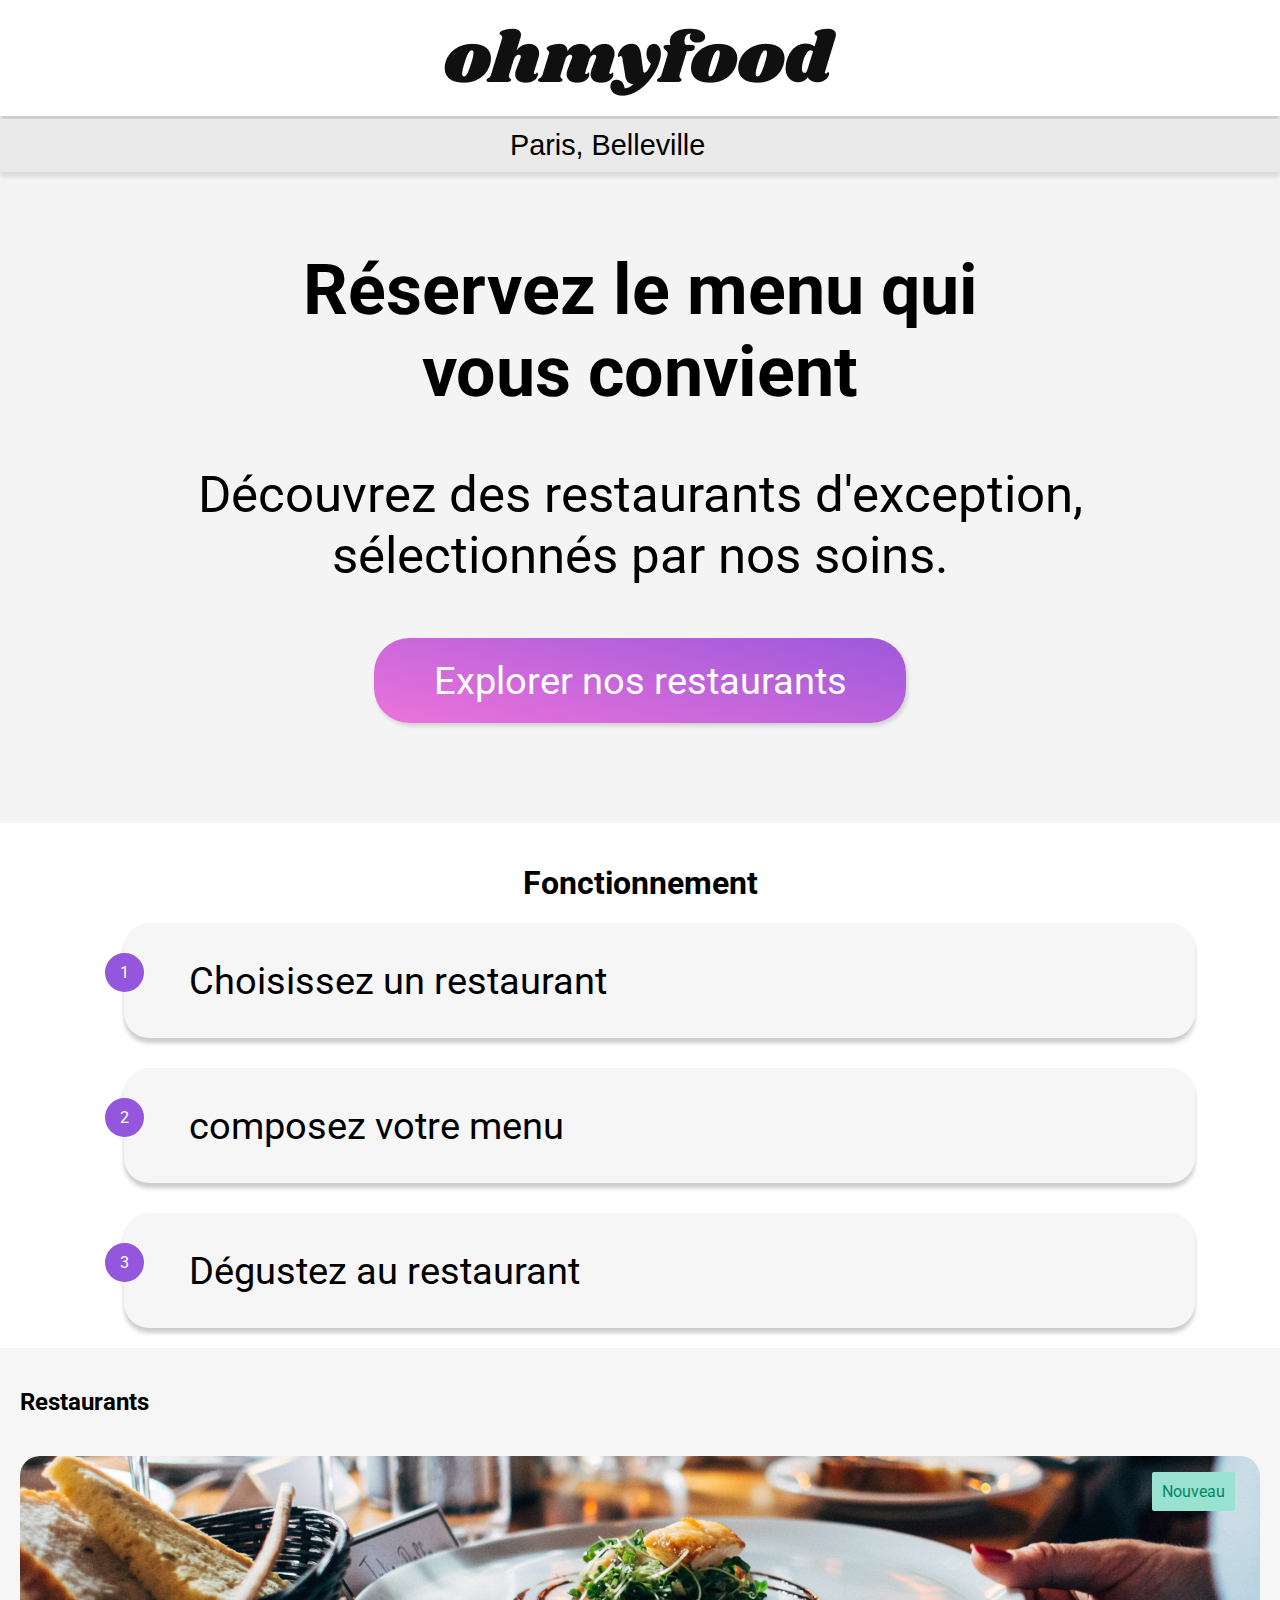
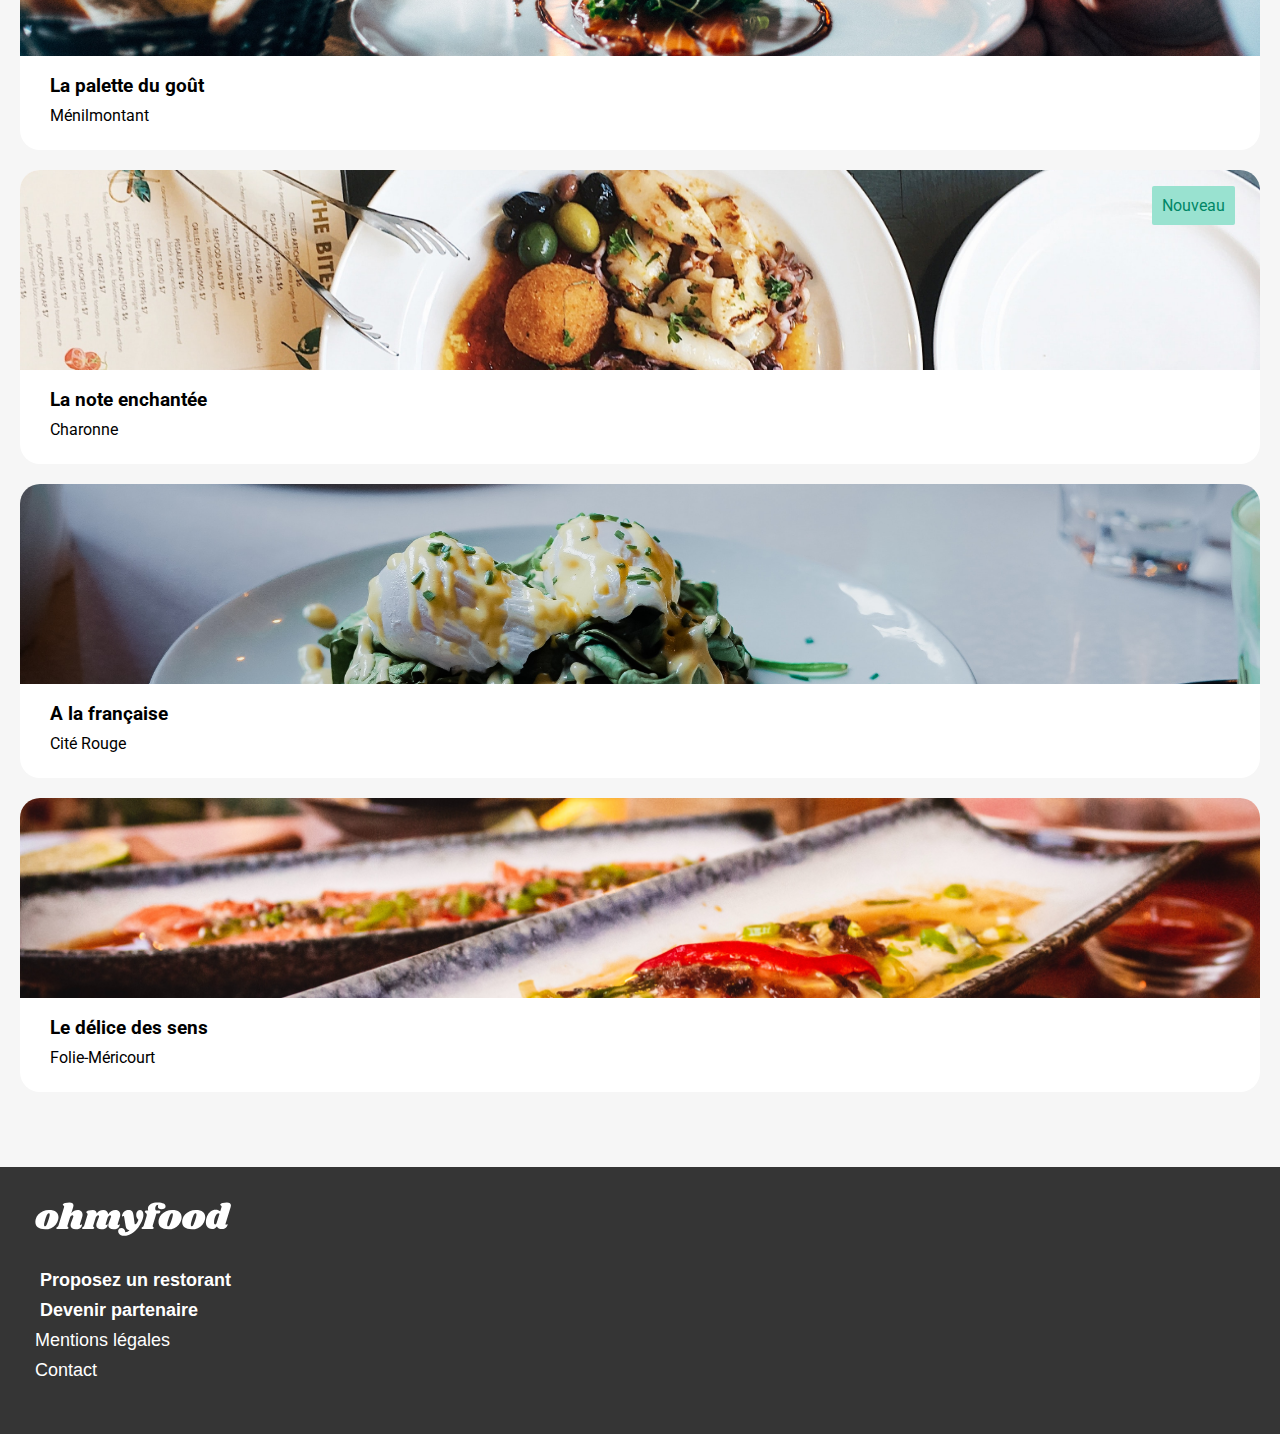
==== index.html @ 67cd6fd3 "correction de la page d'accueil" ====
<!DOCTYPE html>
<html lang="fr">

<Head>
    <meta charset="UTF-8">
    <meta name="viewport" content="width=device-width, initial-scale=1, shrink-to-fit=no"/>
    <meta http-equiv="X-UA-Compatible" content="IE=edge,chrome=1"/>
    <title>Ohmyfood</title>
    <link rel="preconnect" href="https://fonts.googleapis.com">
    <link rel="preconnect" href="https://fonts.gstatic.com" crossorigin>
    <link href="https://fonts.googleapis.com/css2?family=Raleway:ital,wght@0,100..900;1,100..900&display=swap" rel="stylesheet">
    <link rel="stylesheet" href="https://cdnjs.cloudflare.com/ajax/libs/font-awesome/6.2.1/css/all.min.css"
        integrity="sha512-MV7K8+y+gLIBoVD59lQIYicR65iaqukzvf/nwasF0nqhPay5w/9lJmVM2hMDcnK1OnMGCdVK+iQrJ7lzPJQd1w=="
        crossorigin="anonymous" referrerpolicy="no-referrer" />
    <link rel="preconnect" href="https://fonts.googleapis.com">
    <link rel="preconnect" href="https://fonts.gstatic.com" crossorigin>
    <link href="https://fonts.googleapis.com/css2?family=Roboto:ital,wght@0,100;0,300;0,400;0,500;0,700;0,900;1,100;1,300;1,400;1,500;1,700;1,900&display=swap" rel="stylesheet">
    <link rel="stylesheet" href="./scss/Style.css">
</Head>

<body>
    <div class="main-container">
        <header>
            <div class="header">
                <a href="index.html" class="retour"><i class="fa-sharp fa-solid fa-arrow-left"></i></a>
                <img src="./assets/images/logo/ohmyfood.png" alt="logo">
            </div>
            <div class="location">
                <a href=""><i class="fa-solid fa-location-dot"></i></a>
                <input class="location__ville-selection" type="text" value="Paris, Belleville">
            </div>
        </header>
    </body>
        <section class="intro">
            <h1>Réservez le menu qui vous convient</h1>
            <p>Découvrez des restaurants d'exception, sélectionnés par nos soins.</p>
            <a class="bouton" href="">Explorer nos restaurants</a>
        </section>
    <Section class="filtres">
        <h1>Fonctionnement</h1>
        <div class="boutons-filtres">
            <div class="cards-bouton">
                <div class="cards-bouton__chiffre">
                <p class="cards-bouton__fonctionnement-number">1</p>
                </div>
                <a class="cards-bouton__choix" href=""><i class="fa-solid fa-mobile-screen-button" style="color : #7e7e7e;"></i>Choisissez un restaurant</a>
            </div>
            <div class="cards-bouton">
                <div class="cards-bouton__chiffre">
                <p class="cards-bouton__fonctionnement-number">2</p>
                </div>
                <a class="cards-bouton__choix" href=""><i class="fa-solid fa-list-ul" style="color: #7e7e7e;"></i>composez votre menu</a>
            </div>
            <div class="cards-bouton">
                <div class="cards-bouton__chiffre">
                <p class="cards-bouton__fonctionnement-number">3</p>
                </div>
                <a class="cards-bouton__choix" href=""><i class="fa-solid fa-store" style="color: #9356dc;"></i>Dégustez au restaurant</a>
            </div>
            
            
            
        </div>
    </Section>
    <Section class="espace-resto">
        <h2>Restaurants</h2>
        <div class="resto-cards">
            <article class="resto-cards__bouton-resto">
                <a href="">
                    <div>
                        <p class="resto-cards__bouton-resto--text-nouveau">Nouveau</p>
                        <img src="assets/images/restaurants/jay-wennington-N_Y88TWmGwA-unsplash.jpg" alt="La palette du goût">
                    </div>
                    <div class="resto-cards__bouton-resto--card-contenu">
                        <div class="bouton-resto__card-contenu--text-card">
                            <h3>La palette du goût</h3>
                            <p>Ménilmontant</p>
                        </div>
                        <div>
                            <i class="fa-regular fa-heart"></i>
                        </div>
                    </div>
                </a>
            </article>
            <article class="resto-cards__bouton-resto">
                <a href="">
                    <div>
                        <p class="resto-cards__bouton-resto--text-nouveau">Nouveau</p>
                        <img src="assets/images/restaurants/stil-u2Lp8tXIcjw-unsplash.jpg" alt="La note enchantée">
                    </div>
                    <div class="resto-cards__bouton-resto--card-contenu">
                        <div class="bouton-resto__card-contenu--text-card">
                            <h3>La note enchantée</h3>
                            <p>Charonne</p>
                        </div>
                        <div>
                            <i class="fa-solid fa-heart"></i>
                        </div>
                    </div>
                </a>
            </article>
            <article class="resto-cards__bouton-resto">
                <a href="">
                    <img src="assets/images/restaurants/toa-heftiba-DQKerTsQwi0-unsplash.jpg" alt="A la française">
                    <div class="resto-cards__bouton-resto--card-contenu">
                        <div class="bouton-resto__card-contenu--text-card">
                            <h3>A la française</h3>
                            <p>Cité Rouge</p>
                        </div>
                        <div>
                            <i class="fa-regular fa-heart"></i>
                        </div>
                    </div>
                </a>
            </article>
            <article class="resto-cards__bouton-resto">
                <a href="">
                    <img src="assets/images/restaurants/louis-hansel-shotsoflouis-qNBGVyOCY8Q-unsplash.jpg" alt="Le délice des sens">
                    <div class="resto-cards__bouton-resto--card-contenu">
                        <div class="bouton-resto__card-contenu--text-card">
                            <h3>Le délice des sens</h3>
                            <p>Folie-Méricourt</p>
                        </div>
                        <div>
                            <i class="fa-regular fa-heart"></i>
                        </div>
                    </div>
                </a>
            </article>
        </div>
    </Section>
<footer>
    <section class="footer">
        <div>
            <img src="assets/images/logo/ohmyfood@2x.svg" alt="" class="logo-blanc">
        </div>
        <div class="footer__menu-list">
            <ul class="footer__list">
                <li class="footer__list--liens-gras"><a href=""><i class="fa-solid fa-utensils" style="color: #ffffff;"></i>Proposez un restorant</a></li>
                <li class="footer__list--liens-gras"><a href="" class="liens-gras"><i class="fa-solid fa-handshake-angle" style="color: #ffffff;"></i>Devenir partenaire</a></li>
                <li><a href="">Mentions légales</a></li>
                <li><a href="">Contact</a></li>
            </ul>
        </div>
    </section>
</footer>
</div>
</body>
</html>
---- scss/Style.css ----
.main-container{font-family:"roboto",sans-serif;position:absolute;left:0;width:100%;box-sizing:border-box}.header{display:flex;flex-direction:row;justify-content:center;align-items:center;padding:20px 0px 20px 0px;box-shadow:0px 5px 4px rgba(0,0,0,.2)}.header a{display:none}.location{display:flex;flex-direction:row;justify-content:center;align-items:center;margin-top:3px;gap:30px;background-color:#eaeaea;width:100%;box-shadow:0px 5px 4px rgba(0,0,0,.2)}.location a{display:block}.location a a:visited{color:#000}.location__ville-selection{border:none;font-size:1.8em;width:290px;background-color:#eaeaea;padding-top:10px;padding-bottom:10px}.intro{display:flex;flex-direction:column;justify-content:center;align-items:center;text-align:center;padding-top:30px;padding-bottom:100px;background-color:rgba(234,234,234,.5215686275)}.intro h1{font-size:5.5vw;width:60%;margin-bottom:0}.intro p{font-size:4vw;width:85%}.bouton{border-radius:35px;padding:20px 10px 20px 10px;background:linear-gradient(193.33deg, #9356DC -11.44%, #FF79DA 123.93%);width:40%;font-size:3vw;text-decoration:none;color:#fff;box-shadow:2px 3px 4px rgba(0,0,0,.15)}.filtres{display:flex;flex-direction:column;align-items:center;margin:20px}.boutons-filtres{display:flex;flex-direction:column;gap:30px;width:95%}.cards-bouton{display:flex;flex-direction:row;justify-content:center;position:relative}.cards-bouton__chiffre{position:relative;left:20px;bottom:-40px}.cards-bouton__fonctionnement-number{display:inline;background-color:#9356dc;border-radius:30px;color:#fff;padding:10px 15px 10px 15px}.cards-bouton__choix{display:flex;flex-direction:row;gap:30px;color:#000;text-decoration:none;font-size:3vw;align-items:center;padding:35px;background-color:#f6f6f6;border-radius:25px;width:85%;box-shadow:0px 5px 4px rgba(0,0,0,.2)}.espace-resto{display:flex;flex-direction:column;justify-content:center;padding:20px 20px 75px 20px;box-sizing:border-box;gap:20px;background-color:#f6f6f6}.resto-cards{display:flex;flex-direction:column;justify-content:center;box-sizing:border-box;gap:20px}.resto-cards__bouton-resto{display:flex;flex-direction:column;background-color:#fff;border-radius:20px}.resto-cards__bouton-resto--text-nouveau{display:inline;position:absolute;right:45px;background:#99e2d0;padding:10px;border-radius:2px;color:#008766}.resto-cards__bouton-resto img{-o-object-fit:cover;object-fit:cover;width:100%;height:200px;border-top-left-radius:20px;border-top-right-radius:20px}.resto-cards__bouton-resto a{text-decoration:none}.resto-cards__bouton-resto--card-contenu{display:flex;flex-direction:row;justify-content:space-between;align-items:center;font-size:1em;color:#000;padding:0px 30px 10px 30px;height:80px}.resto-cards__bouton-resto--card-contenu--text-card{display:flex;flex-direction:column}.resto-cards__bouton-resto--card-contenu h3,.resto-cards__bouton-resto--card-contenu p{margin-top:9px;margin-bottom:9px}.fa-solid.fa-heart{background:linear-gradient(193.33deg, #9356DC -11.44%, #FF79DA 123.93%);-webkit-background-clip:text;-webkit-text-fill-color:rgba(0,0,0,0);-moz-background-clip:text;-moz-text-fill-color:rgba(0,0,0,0)}.fa-heart{font-size:xx-large}.footer{background-color:#353535;color:#fff;display:flex;flex-direction:column;gap:2px;padding:35px;font-size:18px;font-family:Arial,Helvetica,sans-serif}.footer__list{color:#fff;list-style-type:none;padding:0px}.footer__list a{text-decoration:none}.footer__list--liens-gras{font-weight:bolder}.footer__list a:visited{color:#fff}.footer__list i{padding-right:5px;width:25px;height:16px}.footer__list li{padding-top:9px}
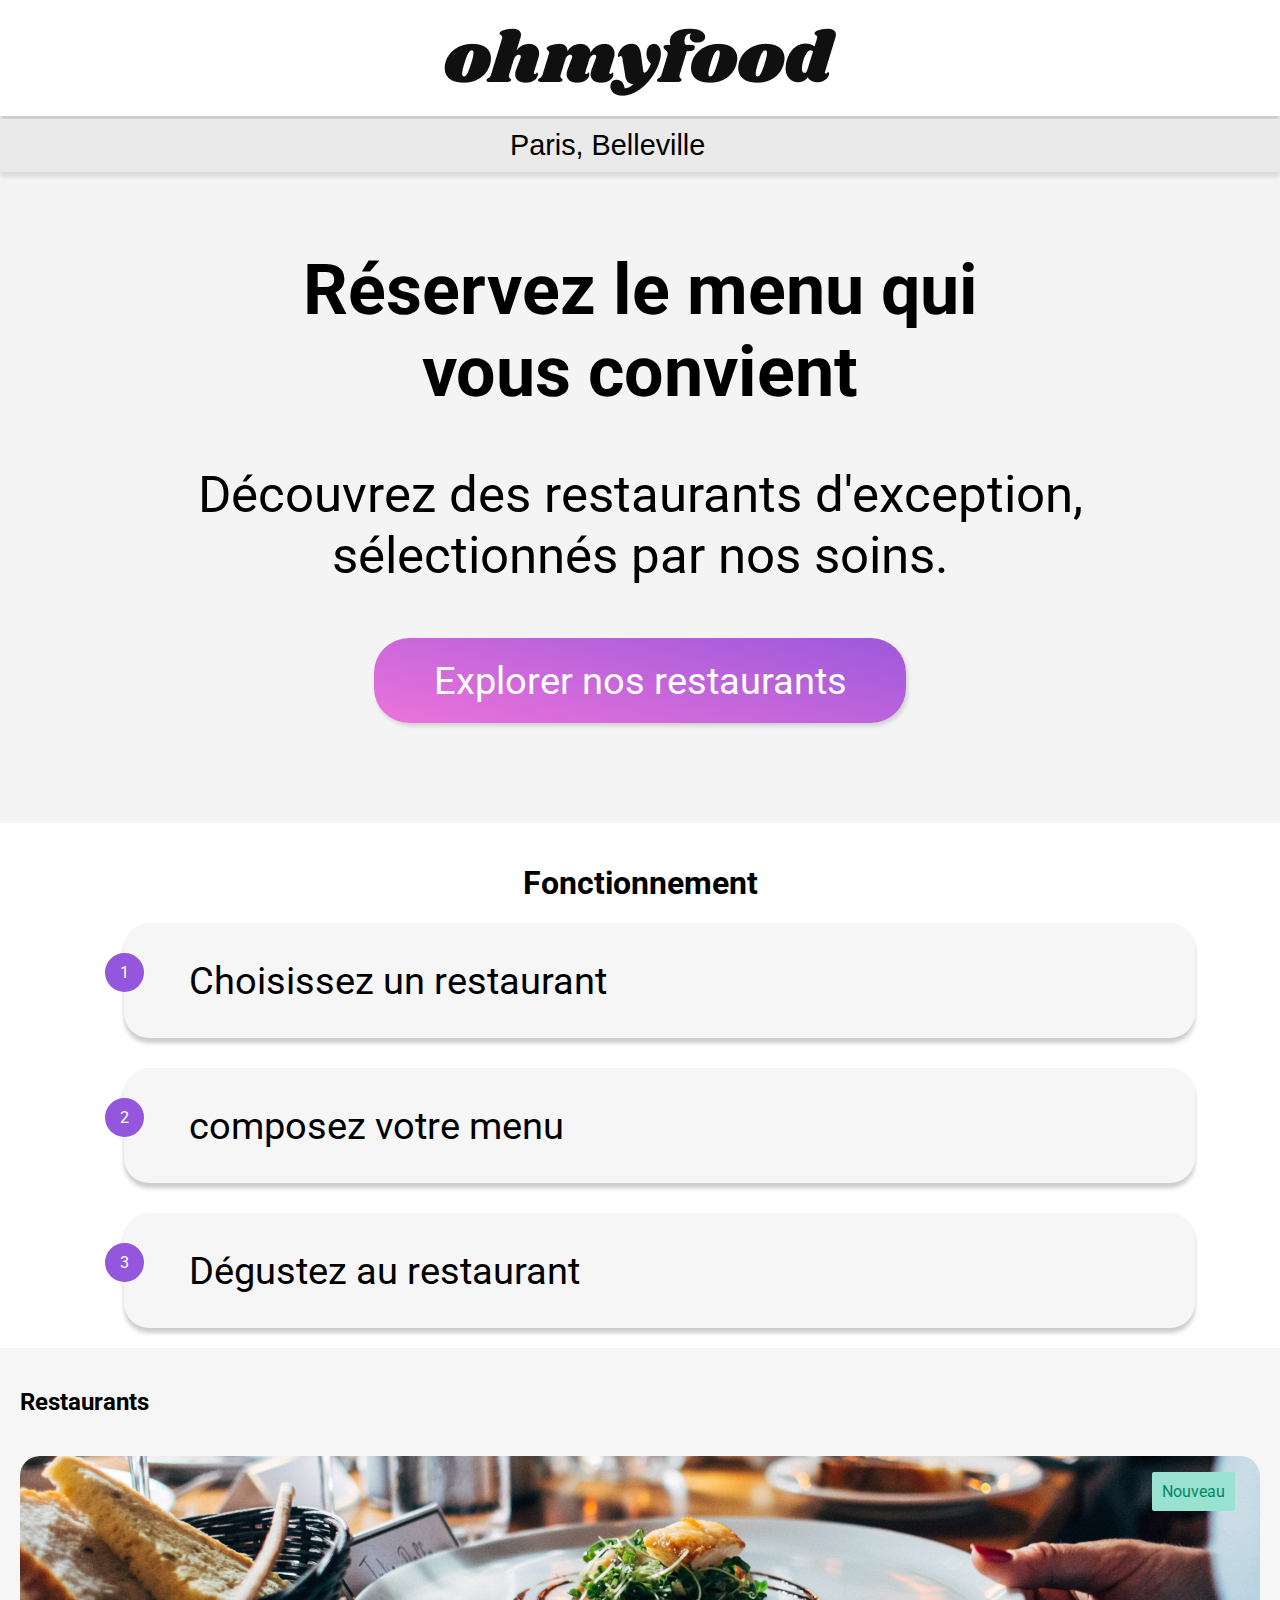
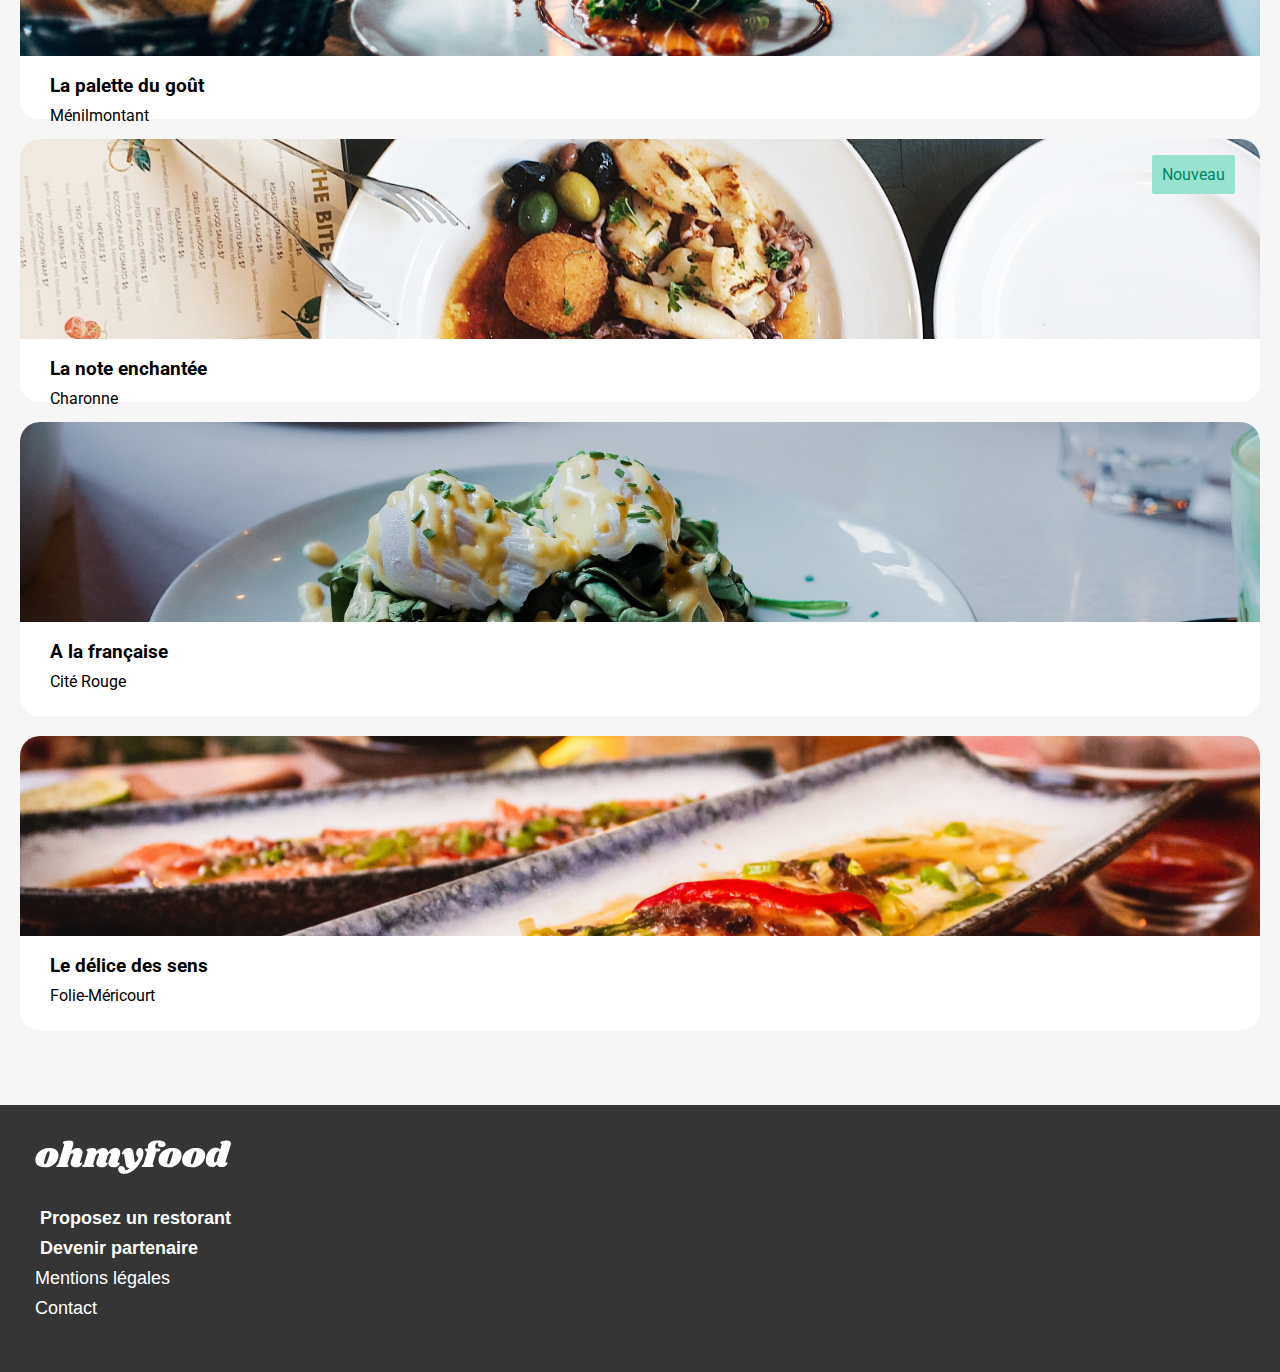
==== commit c5ca1b45: "animation des boutons" ====
--- a/index.html
+++ b/index.html
@@ -20,130 +20,131 @@
 
 <body>
     <div class="main-container">
-        <header>
-            <div class="header">
-                <a href="index.html" class="retour"><i class="fa-sharp fa-solid fa-arrow-left"></i></a>
-                <img src="./assets/images/logo/ohmyfood.png" alt="logo">
+            <header>
+                <div class="header">
+                    <a href="index.html" class="retour"><i class="fa-sharp fa-solid fa-arrow-left"></i></a>
+                    <img src="./assets/images/logo/ohmyfood.png" alt="logo">
+                </div>
+                <div class="location">
+                    <a href=""><i class="fa-solid fa-location-dot"></i></a>
+                    <input class="location__ville-selection" type="text" value="Paris, Belleville">
+                </div>
+            </header>
+        <main>
+            <section class="intro">
+                <h1>Réservez le menu qui vous convient</h1>
+                <p>Découvrez des restaurants d'exception, sélectionnés par nos soins.</p>
+                <a class="bouton" href="">Explorer nos restaurants</a>
+            </section>
+        <Section class="filtres">
+            <h1>Fonctionnement</h1>
+            <div class="boutons-filtres">
+                <div class="cards-bouton">
+                    <div class="cards-bouton__chiffre">
+                    <p class="cards-bouton__fonctionnement-number">1</p>
+                    </div>
+                    <a class="cards-bouton__choix" href=""><i class="fa-solid fa-mobile-screen-button" style="color : #7e7e7e;"></i>Choisissez un restaurant</a>
+                </div>
+                <div class="cards-bouton">
+                    <div class="cards-bouton__chiffre">
+                    <p class="cards-bouton__fonctionnement-number">2</p>
+                    </div>
+                    <a class="cards-bouton__choix" href=""><i class="fa-solid fa-list-ul" style="color: #7e7e7e;"></i>composez votre menu</a>
+                </div>
+                <div class="cards-bouton">
+                    <div class="cards-bouton__chiffre">
+                    <p class="cards-bouton__fonctionnement-number">3</p>
+                    </div>
+                    <a class="cards-bouton__choix" href=""><i class="fa-solid fa-store" style="color: #9356dc;"></i>Dégustez au restaurant</a>
+                </div>
             </div>
-            <div class="location">
-                <a href=""><i class="fa-solid fa-location-dot"></i></a>
-                <input class="location__ville-selection" type="text" value="Paris, Belleville">
+        </Section>
+        <Section class="espace-resto">
+            <h2>Restaurants</h2>
+            <div class="resto-cards">
+                <article class="resto-cards__bouton-resto">
+                    <a href="restaurants/la-palette-du-gout.html">
+                        <img src="assets/images/restaurants/jay-wennington-N_Y88TWmGwA-unsplash.jpg" alt="La palette du goût">
+                        <p class="resto-cards__bouton-resto--text-nouveau">Nouveau</p>
+                        <div class="resto-cards__bouton-resto--card-contenu-nouveau">
+                            <div class="bouton-resto__card-contenu--text-card">
+                                <h3>La palette du goût</h3>
+                                <p>Ménilmontant</p>
+                            </div>
+                           
+                        </div>
+                    </a>
+                    <div>
+                        <i class="fa-regular fa-heart"></i>
+                        <i class="fa-solid fa-heart"></i>
+                    </div>
+                </article>
+                <article class="resto-cards__bouton-resto">
+                    <a href="restaurants/la-note-enchantee.html">
+                        <img src="assets/images/restaurants/stil-u2Lp8tXIcjw-unsplash.jpg" alt="La note enchantée">
+                        <p class="resto-cards__bouton-resto--text-nouveau">Nouveau</p>
+                        <div class="resto-cards__bouton-resto--card-contenu-nouveau">
+                            <div class="bouton-resto__card-contenu--text-card">
+                                <h3>La note enchantée</h3>
+                                <p>Charonne</p>
+                            </div>
+                            <div>
+                                <i class="fa-regular fa-heart"></i>
+                                <i class="fa-solid fa-heart"></i>
+                            </div>
+                        </div>
+                    </a>
+                </article>
+                <article class="resto-cards__bouton-resto">
+                    <a href="restaurants/a-la-française.html">
+                        <img src="assets/images/restaurants/toa-heftiba-DQKerTsQwi0-unsplash.jpg" alt="A la française">
+
+                        <div class="resto-cards__bouton-resto--card-contenu">
+                            <div class="bouton-resto__card-contenu--text-card">
+                                <h3>A la française</h3>
+                                <p>Cité Rouge</p>
+                            </div>
+                            <div>
+                                <i class="fa-regular fa-heart"></i>
+                                <i class="fa-solid fa-heart"></i>
+                            </div>
+                        </div>
+                    </a>
+                </article>
+                <article class="resto-cards__bouton-resto">
+                    <a href="restaurants/le-delice-des-sens.html">
+                        <img src="assets/images/restaurants/louis-hansel-shotsoflouis-qNBGVyOCY8Q-unsplash.jpg" alt="Le délice des sens">
+
+                        <div class="resto-cards__bouton-resto--card-contenu">
+                            <div class="bouton-resto__card-contenu--text-card">
+                                <h3>Le délice des sens</h3>
+                                <p>Folie-Méricourt</p>
+                            </div>
+                            <div>
+                                <i class="fa-regular fa-heart"></i>
+                                <i class="fa-solid fa-heart"></i>
+                            </div>
+                        </div>
+                    </a>
+                </article>
             </div>
-        </header>
-    </body>
-        <section class="intro">
-            <h1>Réservez le menu qui vous convient</h1>
-            <p>Découvrez des restaurants d'exception, sélectionnés par nos soins.</p>
-            <a class="bouton" href="">Explorer nos restaurants</a>
+        </Section>
+    </main>
+    <footer>
+        <section class="footer">
+            <div>
+                <img src="assets/images/logo/ohmyfood@2x.svg" alt="" class="logo-blanc">
+            </div>
+            <div class="footer__menu-list">
+                <ul class="footer__list">
+                    <li class="footer__list--liens-gras"><a href=""><i class="fa-solid fa-utensils" style="color: #ffffff;"></i>Proposez un restorant</a></li>
+                    <li class="footer__list--liens-gras"><a href="" class="liens-gras"><i class="fa-solid fa-handshake-angle" style="color: #ffffff;"></i>Devenir partenaire</a></li>
+                    <li><a href="">Mentions légales</a></li>
+                    <li><a href="">Contact</a></li>
+                </ul>
+            </div>
         </section>
-    <Section class="filtres">
-        <h1>Fonctionnement</h1>
-        <div class="boutons-filtres">
-            <div class="cards-bouton">
-                <div class="cards-bouton__chiffre">
-                <p class="cards-bouton__fonctionnement-number">1</p>
-                </div>
-                <a class="cards-bouton__choix" href=""><i class="fa-solid fa-mobile-screen-button" style="color : #7e7e7e;"></i>Choisissez un restaurant</a>
-            </div>
-            <div class="cards-bouton">
-                <div class="cards-bouton__chiffre">
-                <p class="cards-bouton__fonctionnement-number">2</p>
-                </div>
-                <a class="cards-bouton__choix" href=""><i class="fa-solid fa-list-ul" style="color: #7e7e7e;"></i>composez votre menu</a>
-            </div>
-            <div class="cards-bouton">
-                <div class="cards-bouton__chiffre">
-                <p class="cards-bouton__fonctionnement-number">3</p>
-                </div>
-                <a class="cards-bouton__choix" href=""><i class="fa-solid fa-store" style="color: #9356dc;"></i>Dégustez au restaurant</a>
-            </div>
-            
-            
-            
-        </div>
-    </Section>
-    <Section class="espace-resto">
-        <h2>Restaurants</h2>
-        <div class="resto-cards">
-            <article class="resto-cards__bouton-resto">
-                <a href="">
-                    <div>
-                        <p class="resto-cards__bouton-resto--text-nouveau">Nouveau</p>
-                        <img src="assets/images/restaurants/jay-wennington-N_Y88TWmGwA-unsplash.jpg" alt="La palette du goût">
-                    </div>
-                    <div class="resto-cards__bouton-resto--card-contenu">
-                        <div class="bouton-resto__card-contenu--text-card">
-                            <h3>La palette du goût</h3>
-                            <p>Ménilmontant</p>
-                        </div>
-                        <div>
-                            <i class="fa-regular fa-heart"></i>
-                        </div>
-                    </div>
-                </a>
-            </article>
-            <article class="resto-cards__bouton-resto">
-                <a href="">
-                    <div>
-                        <p class="resto-cards__bouton-resto--text-nouveau">Nouveau</p>
-                        <img src="assets/images/restaurants/stil-u2Lp8tXIcjw-unsplash.jpg" alt="La note enchantée">
-                    </div>
-                    <div class="resto-cards__bouton-resto--card-contenu">
-                        <div class="bouton-resto__card-contenu--text-card">
-                            <h3>La note enchantée</h3>
-                            <p>Charonne</p>
-                        </div>
-                        <div>
-                            <i class="fa-solid fa-heart"></i>
-                        </div>
-                    </div>
-                </a>
-            </article>
-            <article class="resto-cards__bouton-resto">
-                <a href="">
-                    <img src="assets/images/restaurants/toa-heftiba-DQKerTsQwi0-unsplash.jpg" alt="A la française">
-                    <div class="resto-cards__bouton-resto--card-contenu">
-                        <div class="bouton-resto__card-contenu--text-card">
-                            <h3>A la française</h3>
-                            <p>Cité Rouge</p>
-                        </div>
-                        <div>
-                            <i class="fa-regular fa-heart"></i>
-                        </div>
-                    </div>
-                </a>
-            </article>
-            <article class="resto-cards__bouton-resto">
-                <a href="">
-                    <img src="assets/images/restaurants/louis-hansel-shotsoflouis-qNBGVyOCY8Q-unsplash.jpg" alt="Le délice des sens">
-                    <div class="resto-cards__bouton-resto--card-contenu">
-                        <div class="bouton-resto__card-contenu--text-card">
-                            <h3>Le délice des sens</h3>
-                            <p>Folie-Méricourt</p>
-                        </div>
-                        <div>
-                            <i class="fa-regular fa-heart"></i>
-                        </div>
-                    </div>
-                </a>
-            </article>
-        </div>
-    </Section>
-<footer>
-    <section class="footer">
-        <div>
-            <img src="assets/images/logo/ohmyfood@2x.svg" alt="" class="logo-blanc">
-        </div>
-        <div class="footer__menu-list">
-            <ul class="footer__list">
-                <li class="footer__list--liens-gras"><a href=""><i class="fa-solid fa-utensils" style="color: #ffffff;"></i>Proposez un restorant</a></li>
-                <li class="footer__list--liens-gras"><a href="" class="liens-gras"><i class="fa-solid fa-handshake-angle" style="color: #ffffff;"></i>Devenir partenaire</a></li>
-                <li><a href="">Mentions légales</a></li>
-                <li><a href="">Contact</a></li>
-            </ul>
-        </div>
-    </section>
-</footer>
+    </footer>
 </div>
 </body>
 </html>--- a/scss/Style.css
+++ b/scss/Style.css
@@ -1 +1 @@
-.main-container{font-family:"roboto",sans-serif;position:absolute;left:0;width:100%;box-sizing:border-box}.header{display:flex;flex-direction:row;justify-content:center;align-items:center;padding:20px 0px 20px 0px;box-shadow:0px 5px 4px rgba(0,0,0,.2)}.header a{display:none}.location{display:flex;flex-direction:row;justify-content:center;align-items:center;margin-top:3px;gap:30px;background-color:#eaeaea;width:100%;box-shadow:0px 5px 4px rgba(0,0,0,.2)}.location a{display:block}.location a a:visited{color:#000}.location__ville-selection{border:none;font-size:1.8em;width:290px;background-color:#eaeaea;padding-top:10px;padding-bottom:10px}.intro{display:flex;flex-direction:column;justify-content:center;align-items:center;text-align:center;padding-top:30px;padding-bottom:100px;background-color:rgba(234,234,234,.5215686275)}.intro h1{font-size:5.5vw;width:60%;margin-bottom:0}.intro p{font-size:4vw;width:85%}.bouton{border-radius:35px;padding:20px 10px 20px 10px;background:linear-gradient(193.33deg, #9356DC -11.44%, #FF79DA 123.93%);width:40%;font-size:3vw;text-decoration:none;color:#fff;box-shadow:2px 3px 4px rgba(0,0,0,.15)}.filtres{display:flex;flex-direction:column;align-items:center;margin:20px}.boutons-filtres{display:flex;flex-direction:column;gap:30px;width:95%}.cards-bouton{display:flex;flex-direction:row;justify-content:center;position:relative}.cards-bouton__chiffre{position:relative;left:20px;bottom:-40px}.cards-bouton__fonctionnement-number{display:inline;background-color:#9356dc;border-radius:30px;color:#fff;padding:10px 15px 10px 15px}.cards-bouton__choix{display:flex;flex-direction:row;gap:30px;color:#000;text-decoration:none;font-size:3vw;align-items:center;padding:35px;background-color:#f6f6f6;border-radius:25px;width:85%;box-shadow:0px 5px 4px rgba(0,0,0,.2)}.espace-resto{display:flex;flex-direction:column;justify-content:center;padding:20px 20px 75px 20px;box-sizing:border-box;gap:20px;background-color:#f6f6f6}.resto-cards{display:flex;flex-direction:column;justify-content:center;box-sizing:border-box;gap:20px}.resto-cards__bouton-resto{display:flex;flex-direction:column;background-color:#fff;border-radius:20px}.resto-cards__bouton-resto--text-nouveau{display:inline;position:absolute;right:45px;background:#99e2d0;padding:10px;border-radius:2px;color:#008766}.resto-cards__bouton-resto img{-o-object-fit:cover;object-fit:cover;width:100%;height:200px;border-top-left-radius:20px;border-top-right-radius:20px}.resto-cards__bouton-resto a{text-decoration:none}.resto-cards__bouton-resto--card-contenu{display:flex;flex-direction:row;justify-content:space-between;align-items:center;font-size:1em;color:#000;padding:0px 30px 10px 30px;height:80px}.resto-cards__bouton-resto--card-contenu--text-card{display:flex;flex-direction:column}.resto-cards__bouton-resto--card-contenu h3,.resto-cards__bouton-resto--card-contenu p{margin-top:9px;margin-bottom:9px}.fa-solid.fa-heart{background:linear-gradient(193.33deg, #9356DC -11.44%, #FF79DA 123.93%);-webkit-background-clip:text;-webkit-text-fill-color:rgba(0,0,0,0);-moz-background-clip:text;-moz-text-fill-color:rgba(0,0,0,0)}.fa-heart{font-size:xx-large}.footer{background-color:#353535;color:#fff;display:flex;flex-direction:column;gap:2px;padding:35px;font-size:18px;font-family:Arial,Helvetica,sans-serif}.footer__list{color:#fff;list-style-type:none;padding:0px}.footer__list a{text-decoration:none}.footer__list--liens-gras{font-weight:bolder}.footer__list a:visited{color:#fff}.footer__list i{padding-right:5px;width:25px;height:16px}.footer__list li{padding-top:9px}+.main-container{font-family:"roboto",sans-serif;position:absolute;left:0;width:100%;box-sizing:border-box}.header{display:flex;flex-direction:row;justify-content:center;align-items:center;padding:20px 0px 20px 0px;box-shadow:0px 5px 4px rgba(0,0,0,.2)}.header a{display:none}.location{display:flex;flex-direction:row;justify-content:center;align-items:center;margin-top:3px;gap:30px;background-color:#eaeaea;width:100%;box-shadow:0px 5px 4px rgba(0,0,0,.2)}.location a{display:block}.location a a:visited{color:#000}.location__ville-selection{border:none;font-size:1.8em;width:290px;background-color:#eaeaea;padding-top:10px;padding-bottom:10px}.intro{display:flex;flex-direction:column;justify-content:center;align-items:center;text-align:center;padding-top:30px;padding-bottom:100px;background-color:rgba(234,234,234,.5215686275)}.intro h1{font-size:5.5vw;width:60%;margin-bottom:0}.intro p{font-size:4vw;width:85%}.bouton{border-radius:35px;padding:20px 10px 20px 10px;background:linear-gradient(193.33deg, #9356DC -11.44%, #FF79DA 123.93%);width:40%;font-size:3vw;text-decoration:none;color:#fff;box-shadow:2px 3px 4px rgba(0,0,0,.15);z-index:1;position:relative}.bouton:hover::after{opacity:1}.bouton::after{content:"";position:absolute;border-radius:35px;top:0;bottom:0;right:0;left:0;opacity:0;z-index:-1;transition:opacity 250ms;background:linear-gradient(200.64deg, #be8dfa -5.2%, #FF79DA 140.74%),linear-gradient(0deg, rgba(255, 255, 255, 0.15), rgba(255, 255, 255, 0.15))}.filtres{display:flex;flex-direction:column;align-items:center;margin:20px}.boutons-filtres{display:flex;flex-direction:column;gap:30px;width:95%}.cards-bouton{display:flex;flex-direction:row;justify-content:center;position:relative}.cards-bouton__chiffre{position:relative;left:20px;bottom:-40px}.cards-bouton__fonctionnement-number{display:inline;background-color:#9356dc;border-radius:30px;color:#fff;padding:10px 15px 10px 15px}.cards-bouton__choix{display:flex;flex-direction:row;gap:30px;color:#000;text-decoration:none;font-size:3vw;align-items:center;padding:35px;background-color:#f6f6f6;border-radius:25px;width:85%;box-shadow:0px 5px 4px rgba(0,0,0,.2)}.espace-resto{display:flex;flex-direction:column;justify-content:center;padding:20px 20px 75px 20px;box-sizing:border-box;gap:20px;background-color:#f6f6f6}.resto-cards{display:flex;flex-direction:column;justify-content:center;box-sizing:border-box;gap:20px}.resto-cards__bouton-resto{display:flex;flex-direction:column;background-color:#fff;border-radius:20px}.resto-cards__bouton-resto--text-nouveau{display:inline;position:absolute;right:45px;background:#99e2d0;padding:10px;border-radius:2px;color:#008766}.resto-cards__bouton-resto img{-o-object-fit:cover;object-fit:cover;width:100%;height:200px;border-top-left-radius:20px;border-top-right-radius:20px}.resto-cards__bouton-resto a{text-decoration:none}.resto-cards__bouton-resto--card-contenu{display:flex;flex-direction:row;justify-content:space-between;align-items:center;font-size:1em;color:#000;padding:0px 30px 10px 30px;height:80px}.resto-cards__bouton-resto--card-contenu--text-card{display:flex;flex-direction:column}.resto-cards__bouton-resto--card-contenu h3,.resto-cards__bouton-resto--card-contenu p{margin-top:9px;margin-bottom:9px}.resto-cards__bouton-resto--card-contenu-nouveau{display:flex;flex-direction:row;justify-content:space-between;align-items:center;font-size:1em;color:#000;padding:0px 30px 10px 30px;height:80px;margin-bottom:-31px}.resto-cards__bouton-resto--card-contenu-nouveau--text-card{display:flex;flex-direction:column}.resto-cards__bouton-resto--card-contenu-nouveau h3,.resto-cards__bouton-resto--card-contenu-nouveau p{margin-top:9px;margin-bottom:9px}.fa-regular{display:inline;position:relative;top:-129%;right:-88%;margin-bottom:-15px}.fa-solid.fa-heart{display:inline;position:relative;top:-129%;right:-81.55%}.fa-regular{display:inline;opacity:1;transform:opacity z-index scale;z-index:1}.fa-regular:hover{opacity:0;z-index:-1;transition:transform 2000ms}.fa-regular:hover+.fa-solid{transition:transform 2000ms;opacity:1;z-index:1;scale:1.05}.fa-solid.fa-heart{background:linear-gradient(193.33deg, #9356DC -11.44%, #FF79DA 123.93%);-webkit-background-clip:text;-webkit-text-fill-color:rgba(0,0,0,0);-moz-background-clip:text;-moz-text-fill-color:rgba(0,0,0,0);z-index:1;opacity:0;transform:opacity z-index 2000ms}.fa-solid.fa-heart:hover{opacity:1;z-index:2}.fa-heart{font-size:xx-large}.footer{background-color:#353535;color:#fff;display:flex;flex-direction:column;gap:2px;padding:35px;font-size:18px;font-family:Arial,Helvetica,sans-serif}.footer__list{color:#fff;list-style-type:none;padding:0px}.footer__list a{text-decoration:none}.footer__list--liens-gras{font-weight:bolder}.footer__list a:visited{color:#fff}.footer__list i{padding-right:5px;width:25px;height:16px}.footer__list li{padding-top:9px}@media(min-width: 1440px){.header{box-shadow:none}.location{box-shadow:none}.intro{padding-bottom:35px}.intro h1{font-size:3vw;padding-bottom:15px;margin-top:0}.intro p{font-size:1.5vw;font-weight:300}.bouton{font-size:1.5vw;width:auto;padding-left:20px;padding-right:20px}.filtres{align-items:center;padding-bottom:35px}.filtres h1{width:68%}.boutons-filtres{display:flex;justify-content:center;flex-direction:row}.cards-bouton__choix{font-size:16px;font-weight:bold}.cards-bouton__fonctionnement-number{padding:5px 10px 5px 10px}.espace-resto{align-items:center}.espace-resto h2{width:78%}.resto-cards{display:flex;flex-direction:row;flex-wrap:wrap;gap:40px}.resto-cards__bouton-resto{width:40%}.resto-cards__bouton-resto--text-nouveau{display:inline;position:relative;right:-78%;top:-55%}.resto-cards__bouton-resto--card-contenu-nouveau{margin-top:-15px}.footer{flex-direction:row-reverse;justify-content:flex-start;align-items:center;gap:50px}.footer li{display:inline;padding-left:15px}}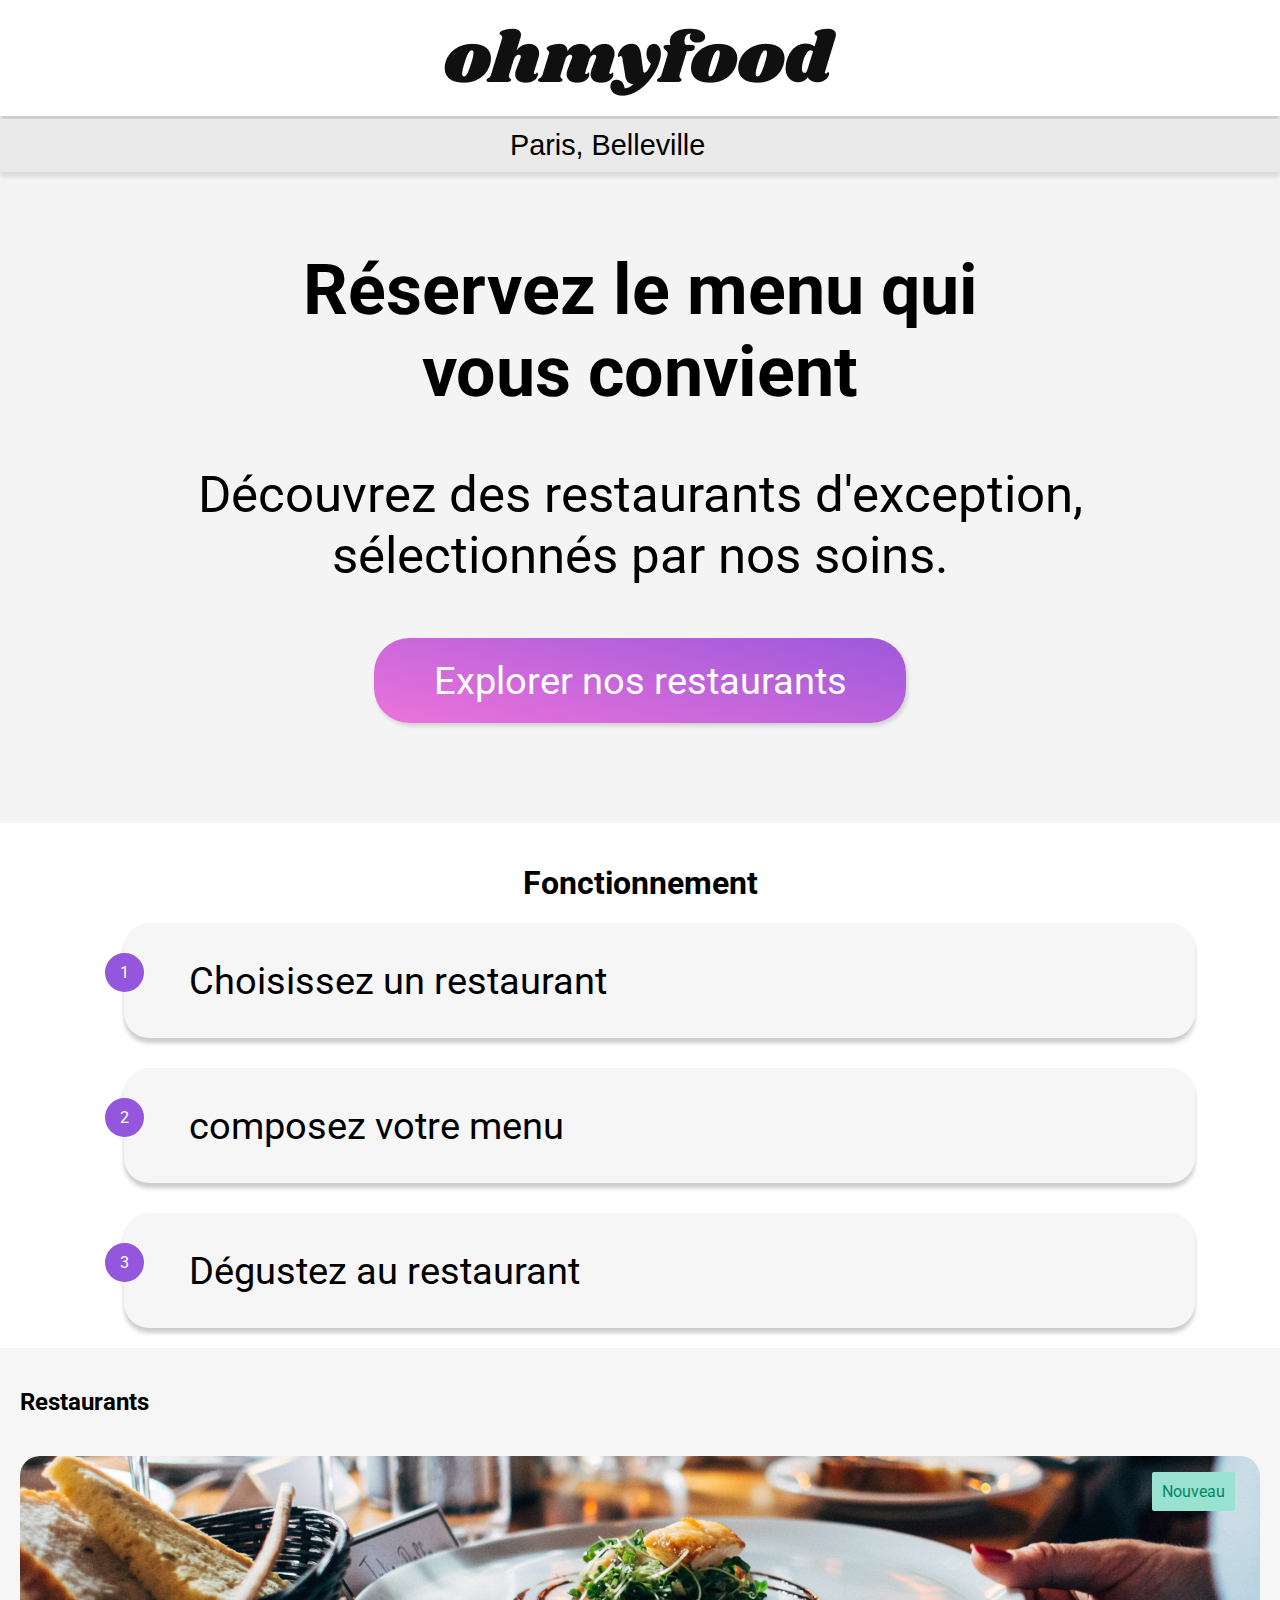
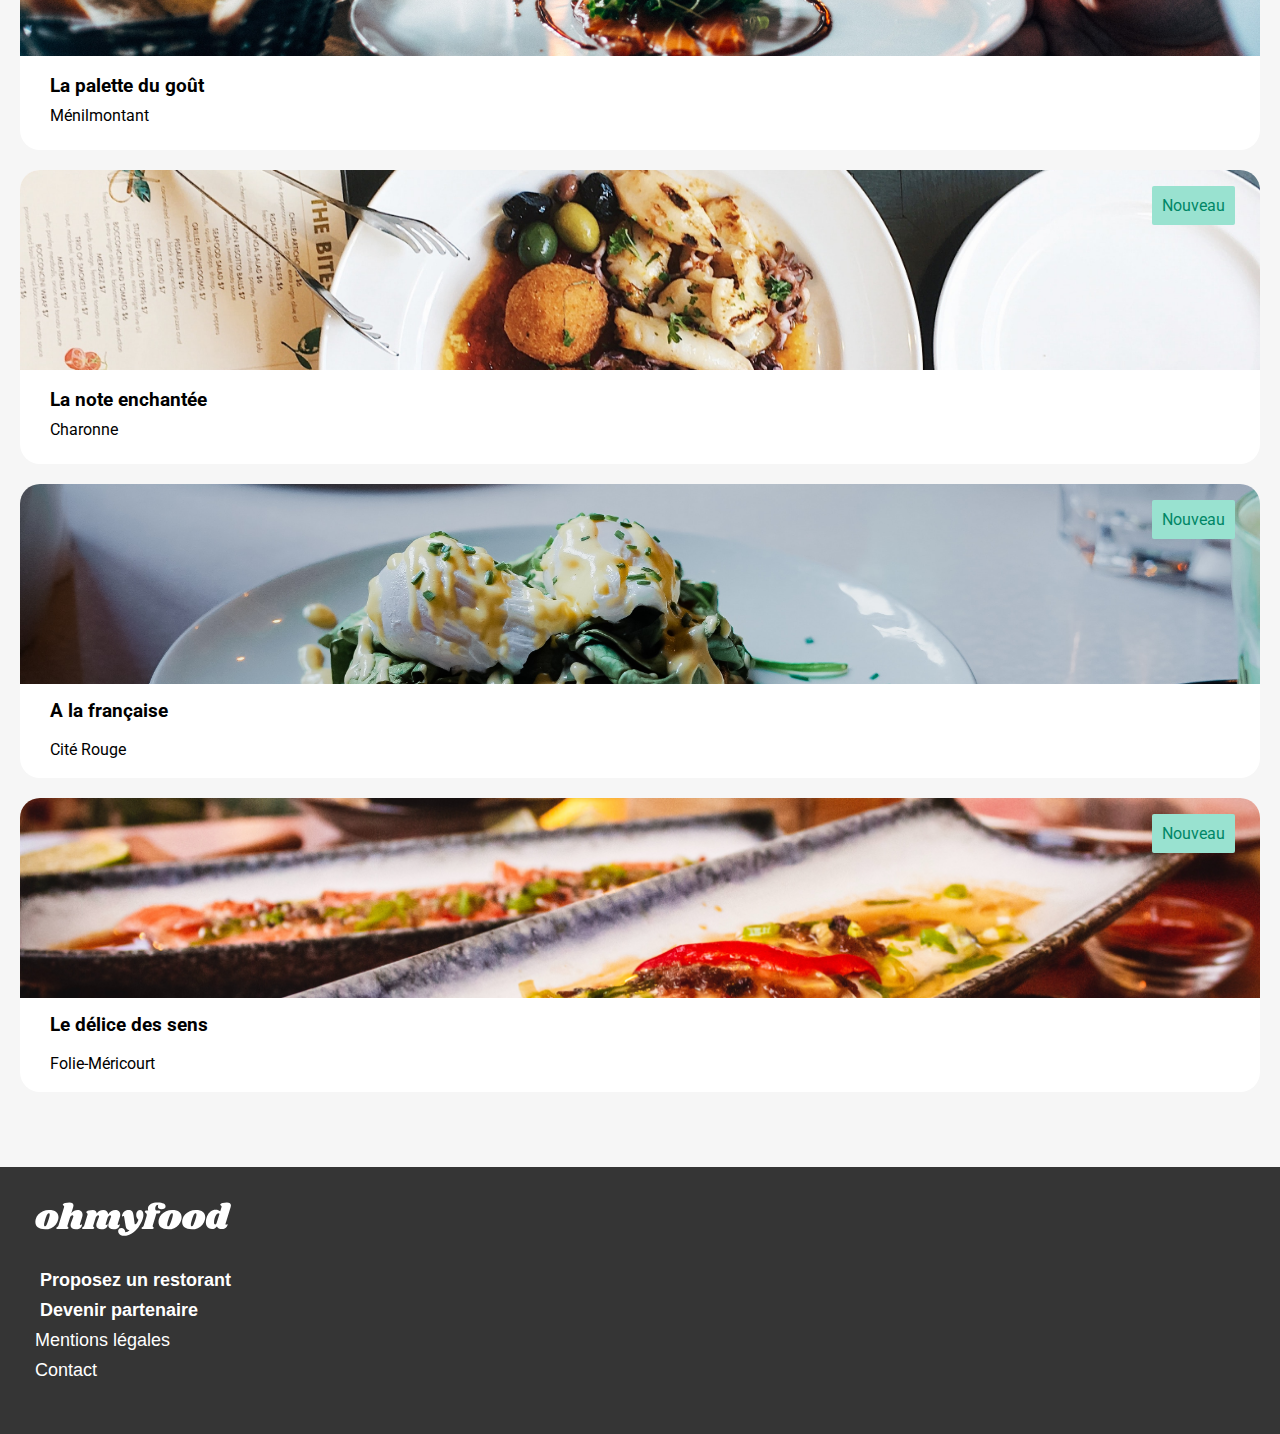
==== commit ad821c49: "animation like and nouveau" ====
--- a/index.html
+++ b/index.html
@@ -67,17 +67,17 @@
                         <img src="assets/images/restaurants/jay-wennington-N_Y88TWmGwA-unsplash.jpg" alt="La palette du goût">
                         <p class="resto-cards__bouton-resto--text-nouveau">Nouveau</p>
                         <div class="resto-cards__bouton-resto--card-contenu-nouveau">
-                            <div class="bouton-resto__card-contenu--text-card">
+                            <div class="text-card">
                                 <h3>La palette du goût</h3>
                                 <p>Ménilmontant</p>
                             </div>
-                           
+                            <div class="favorie">
+                                <i class="fa-regular fa-heart"></i>
+                                <i class="fa-solid fa-heart"></i>
+                            </div>
                         </div>
                     </a>
-                    <div>
-                        <i class="fa-regular fa-heart"></i>
-                        <i class="fa-solid fa-heart"></i>
-                    </div>
+                    
                 </article>
                 <article class="resto-cards__bouton-resto">
                     <a href="restaurants/la-note-enchantee.html">
@@ -88,7 +88,7 @@
                                 <h3>La note enchantée</h3>
                                 <p>Charonne</p>
                             </div>
-                            <div>
+                            <div class="favorie">
                                 <i class="fa-regular fa-heart"></i>
                                 <i class="fa-solid fa-heart"></i>
                             </div>
@@ -98,13 +98,13 @@
                 <article class="resto-cards__bouton-resto">
                     <a href="restaurants/a-la-française.html">
                         <img src="assets/images/restaurants/toa-heftiba-DQKerTsQwi0-unsplash.jpg" alt="A la française">
-
+                        <p class="resto-cards__bouton-resto--text-nouveau">Nouveau</p>
                         <div class="resto-cards__bouton-resto--card-contenu">
                             <div class="bouton-resto__card-contenu--text-card">
                                 <h3>A la française</h3>
                                 <p>Cité Rouge</p>
                             </div>
-                            <div>
+                            <div class="favorie">
                                 <i class="fa-regular fa-heart"></i>
                                 <i class="fa-solid fa-heart"></i>
                             </div>
@@ -114,13 +114,13 @@
                 <article class="resto-cards__bouton-resto">
                     <a href="restaurants/le-delice-des-sens.html">
                         <img src="assets/images/restaurants/louis-hansel-shotsoflouis-qNBGVyOCY8Q-unsplash.jpg" alt="Le délice des sens">
-
+                        <p class="resto-cards__bouton-resto--text-nouveau">Nouveau</p>
                         <div class="resto-cards__bouton-resto--card-contenu">
                             <div class="bouton-resto__card-contenu--text-card">
                                 <h3>Le délice des sens</h3>
                                 <p>Folie-Méricourt</p>
                             </div>
-                            <div>
+                            <div class="favorie">
                                 <i class="fa-regular fa-heart"></i>
                                 <i class="fa-solid fa-heart"></i>
                             </div>
--- a/scss/Style.css
+++ b/scss/Style.css
@@ -1 +1 @@
-.main-container{font-family:"roboto",sans-serif;position:absolute;left:0;width:100%;box-sizing:border-box}.header{display:flex;flex-direction:row;justify-content:center;align-items:center;padding:20px 0px 20px 0px;box-shadow:0px 5px 4px rgba(0,0,0,.2)}.header a{display:none}.location{display:flex;flex-direction:row;justify-content:center;align-items:center;margin-top:3px;gap:30px;background-color:#eaeaea;width:100%;box-shadow:0px 5px 4px rgba(0,0,0,.2)}.location a{display:block}.location a a:visited{color:#000}.location__ville-selection{border:none;font-size:1.8em;width:290px;background-color:#eaeaea;padding-top:10px;padding-bottom:10px}.intro{display:flex;flex-direction:column;justify-content:center;align-items:center;text-align:center;padding-top:30px;padding-bottom:100px;background-color:rgba(234,234,234,.5215686275)}.intro h1{font-size:5.5vw;width:60%;margin-bottom:0}.intro p{font-size:4vw;width:85%}.bouton{border-radius:35px;padding:20px 10px 20px 10px;background:linear-gradient(193.33deg, #9356DC -11.44%, #FF79DA 123.93%);width:40%;font-size:3vw;text-decoration:none;color:#fff;box-shadow:2px 3px 4px rgba(0,0,0,.15);z-index:1;position:relative}.bouton:hover::after{opacity:1}.bouton::after{content:"";position:absolute;border-radius:35px;top:0;bottom:0;right:0;left:0;opacity:0;z-index:-1;transition:opacity 250ms;background:linear-gradient(200.64deg, #be8dfa -5.2%, #FF79DA 140.74%),linear-gradient(0deg, rgba(255, 255, 255, 0.15), rgba(255, 255, 255, 0.15))}.filtres{display:flex;flex-direction:column;align-items:center;margin:20px}.boutons-filtres{display:flex;flex-direction:column;gap:30px;width:95%}.cards-bouton{display:flex;flex-direction:row;justify-content:center;position:relative}.cards-bouton__chiffre{position:relative;left:20px;bottom:-40px}.cards-bouton__fonctionnement-number{display:inline;background-color:#9356dc;border-radius:30px;color:#fff;padding:10px 15px 10px 15px}.cards-bouton__choix{display:flex;flex-direction:row;gap:30px;color:#000;text-decoration:none;font-size:3vw;align-items:center;padding:35px;background-color:#f6f6f6;border-radius:25px;width:85%;box-shadow:0px 5px 4px rgba(0,0,0,.2)}.espace-resto{display:flex;flex-direction:column;justify-content:center;padding:20px 20px 75px 20px;box-sizing:border-box;gap:20px;background-color:#f6f6f6}.resto-cards{display:flex;flex-direction:column;justify-content:center;box-sizing:border-box;gap:20px}.resto-cards__bouton-resto{display:flex;flex-direction:column;background-color:#fff;border-radius:20px}.resto-cards__bouton-resto--text-nouveau{display:inline;position:absolute;right:45px;background:#99e2d0;padding:10px;border-radius:2px;color:#008766}.resto-cards__bouton-resto img{-o-object-fit:cover;object-fit:cover;width:100%;height:200px;border-top-left-radius:20px;border-top-right-radius:20px}.resto-cards__bouton-resto a{text-decoration:none}.resto-cards__bouton-resto--card-contenu{display:flex;flex-direction:row;justify-content:space-between;align-items:center;font-size:1em;color:#000;padding:0px 30px 10px 30px;height:80px}.resto-cards__bouton-resto--card-contenu--text-card{display:flex;flex-direction:column}.resto-cards__bouton-resto--card-contenu h3,.resto-cards__bouton-resto--card-contenu p{margin-top:9px;margin-bottom:9px}.resto-cards__bouton-resto--card-contenu-nouveau{display:flex;flex-direction:row;justify-content:space-between;align-items:center;font-size:1em;color:#000;padding:0px 30px 10px 30px;height:80px;margin-bottom:-31px}.resto-cards__bouton-resto--card-contenu-nouveau--text-card{display:flex;flex-direction:column}.resto-cards__bouton-resto--card-contenu-nouveau h3,.resto-cards__bouton-resto--card-contenu-nouveau p{margin-top:9px;margin-bottom:9px}.fa-regular{display:inline;position:relative;top:-129%;right:-88%;margin-bottom:-15px}.fa-solid.fa-heart{display:inline;position:relative;top:-129%;right:-81.55%}.fa-regular{display:inline;opacity:1;transform:opacity z-index scale;z-index:1}.fa-regular:hover{opacity:0;z-index:-1;transition:transform 2000ms}.fa-regular:hover+.fa-solid{transition:transform 2000ms;opacity:1;z-index:1;scale:1.05}.fa-solid.fa-heart{background:linear-gradient(193.33deg, #9356DC -11.44%, #FF79DA 123.93%);-webkit-background-clip:text;-webkit-text-fill-color:rgba(0,0,0,0);-moz-background-clip:text;-moz-text-fill-color:rgba(0,0,0,0);z-index:1;opacity:0;transform:opacity z-index 2000ms}.fa-solid.fa-heart:hover{opacity:1;z-index:2}.fa-heart{font-size:xx-large}.footer{background-color:#353535;color:#fff;display:flex;flex-direction:column;gap:2px;padding:35px;font-size:18px;font-family:Arial,Helvetica,sans-serif}.footer__list{color:#fff;list-style-type:none;padding:0px}.footer__list a{text-decoration:none}.footer__list--liens-gras{font-weight:bolder}.footer__list a:visited{color:#fff}.footer__list i{padding-right:5px;width:25px;height:16px}.footer__list li{padding-top:9px}@media(min-width: 1440px){.header{box-shadow:none}.location{box-shadow:none}.intro{padding-bottom:35px}.intro h1{font-size:3vw;padding-bottom:15px;margin-top:0}.intro p{font-size:1.5vw;font-weight:300}.bouton{font-size:1.5vw;width:auto;padding-left:20px;padding-right:20px}.filtres{align-items:center;padding-bottom:35px}.filtres h1{width:68%}.boutons-filtres{display:flex;justify-content:center;flex-direction:row}.cards-bouton__choix{font-size:16px;font-weight:bold}.cards-bouton__fonctionnement-number{padding:5px 10px 5px 10px}.espace-resto{align-items:center}.espace-resto h2{width:78%}.resto-cards{display:flex;flex-direction:row;flex-wrap:wrap;gap:40px}.resto-cards__bouton-resto{width:40%}.resto-cards__bouton-resto--text-nouveau{display:inline;position:relative;right:-78%;top:-55%}.resto-cards__bouton-resto--card-contenu-nouveau{margin-top:-15px}.footer{flex-direction:row-reverse;justify-content:flex-start;align-items:center;gap:50px}.footer li{display:inline;padding-left:15px}}+.main-container{font-family:"roboto",sans-serif;position:absolute;left:0;width:100%;box-sizing:border-box}.header{display:flex;flex-direction:row;justify-content:center;align-items:center;padding:20px 0px 20px 0px;box-shadow:0px 5px 4px rgba(0,0,0,.2)}.header a{display:none}.location{display:flex;flex-direction:row;justify-content:center;align-items:center;margin-top:3px;gap:30px;background-color:#eaeaea;width:100%;box-shadow:0px 5px 4px rgba(0,0,0,.2)}.location a{display:block}.location a a:visited{color:#000}.location__ville-selection{border:none;font-size:1.8em;width:290px;background-color:#eaeaea;padding-top:10px;padding-bottom:10px}.intro{display:flex;flex-direction:column;justify-content:center;align-items:center;text-align:center;padding-top:30px;padding-bottom:100px;background-color:rgba(234,234,234,.5215686275)}.intro h1{font-size:5.5vw;width:60%;margin-bottom:0}.intro p{font-size:4vw;width:85%}.bouton{border-radius:35px;padding:20px 10px 20px 10px;background:linear-gradient(193.33deg, #9356DC -11.44%, #FF79DA 123.93%);width:40%;font-size:3vw;text-decoration:none;color:#fff;box-shadow:2px 3px 4px rgba(0,0,0,.15);z-index:1;position:relative}.bouton:hover::after{opacity:1}.bouton::after{content:"";position:absolute;border-radius:35px;top:0;bottom:0;right:0;left:0;opacity:0;z-index:-1;transition:opacity 250ms;background:linear-gradient(200.64deg, #be8dfa -5.2%, #FF79DA 140.74%),linear-gradient(0deg, rgba(255, 255, 255, 0.15), rgba(255, 255, 255, 0.15))}.filtres{display:flex;flex-direction:column;align-items:center;margin:20px}.boutons-filtres{display:flex;flex-direction:column;gap:30px;width:95%}.cards-bouton{display:flex;flex-direction:row;justify-content:center;position:relative}.cards-bouton__chiffre{position:relative;left:20px;bottom:-40px}.cards-bouton__fonctionnement-number{display:inline;background-color:#9356dc;border-radius:30px;color:#fff;padding:10px 15px 10px 15px}.cards-bouton__choix{display:flex;flex-direction:row;gap:30px;color:#000;text-decoration:none;font-size:3vw;align-items:center;padding:35px;background-color:#f6f6f6;border-radius:25px;width:85%;box-shadow:0px 5px 4px rgba(0,0,0,.2)}.espace-resto{display:flex;flex-direction:column;justify-content:center;padding:20px 20px 75px 20px;box-sizing:border-box;gap:20px;background-color:#f6f6f6}.resto-cards{display:flex;flex-direction:column;justify-content:center;box-sizing:border-box;gap:20px}.resto-cards__bouton-resto{display:flex;flex-direction:column;background-color:#fff;border-radius:20px}.resto-cards__bouton-resto--text-nouveau{display:inline;position:absolute;right:45px;background:#99e2d0;padding:10px;border-radius:2px;color:#008766;opacity:1;transition:opacity 400ms}.resto-cards__bouton-resto--text-nouveau:hover{opacity:0}.resto-cards__bouton-resto img{-o-object-fit:cover;object-fit:cover;width:100%;height:200px;border-top-left-radius:20px;border-top-right-radius:20px}.resto-cards__bouton-resto a{text-decoration:none}.resto-cards__bouton-resto--card-contenu{display:flex;flex-direction:row;justify-content:space-between;align-items:center;font-size:1em;color:#000;padding:0px 30px 10px 30px;height:80px}.resto-cards__bouton-resto--card-contenu>.favorie:hover>.fa-regular{opacity:0}.resto-cards__bouton-resto--card-contenu>.favorie:hover>.fa-solid{opacity:1}.resto-cards__bouton-resto--card-contenu-nouveau{display:flex;flex-direction:row;justify-content:space-between;align-items:center;font-size:1em;color:#000;padding:0px 30px 10px 30px;height:80px}.resto-cards__bouton-resto--card-contenu-nouveau>.favorie:hover>.fa-regular{opacity:0}.resto-cards__bouton-resto--card-contenu-nouveau>.favorie:hover>.fa-solid{opacity:1}.resto-cards__bouton-resto--card-contenu-nouveau h3,.resto-cards__bouton-resto--card-contenu-nouveau p{margin-top:9px;margin-bottom:9px}.fa-regular{position:relative;right:-45px;z-index:2;transition:opacity 300ms;transition-delay:100ms}.fa-solid.fa-heart{background:linear-gradient(193.33deg, #9356DC -11.44%, #FF79DA 123.93%);-webkit-background-clip:text;-webkit-text-fill-color:rgba(0,0,0,0);-moz-background-clip:text;-moz-text-fill-color:rgba(0,0,0,0);opacity:0;transition:opacity 300ms;position:relative;right:-9px;z-index:1}.fa-heart{font-size:xx-large}.footer{background-color:#353535;color:#fff;display:flex;flex-direction:column;gap:2px;padding:35px;font-size:18px;font-family:Arial,Helvetica,sans-serif}.footer__list{color:#fff;list-style-type:none;padding:0px}.footer__list a{text-decoration:none}.footer__list--liens-gras{font-weight:bolder}.footer__list a:visited{color:#fff}.footer__list i{padding-right:5px;width:25px;height:16px}.footer__list li{padding-top:9px}@media(min-width: 1440px){.header{box-shadow:none}.location{box-shadow:none}.intro{padding-bottom:35px}.intro h1{font-size:3vw;padding-bottom:15px;margin-top:0}.intro p{font-size:1.5vw;font-weight:300}.bouton{font-size:1.5vw;width:auto;padding-left:20px;padding-right:20px}.filtres{align-items:center;padding-bottom:35px}.filtres h1{width:68%}.boutons-filtres{display:flex;justify-content:center;flex-direction:row}.cards-bouton__choix{font-size:16px;font-weight:bold}.cards-bouton__fonctionnement-number{padding:5px 10px 5px 10px}.espace-resto{align-items:center}.espace-resto h2{width:78%}.resto-cards{display:flex;flex-direction:row;flex-wrap:wrap;gap:40px}.resto-cards__bouton-resto{width:40%}.resto-cards__bouton-resto--text-nouveau{display:inline;position:relative;right:-78%;top:-55%}.resto-cards__bouton-resto--card-contenu-nouveau{margin-top:-15px}.resto-cards__bouton-resto--card-contenu{margin-top:-15px}.footer{flex-direction:row-reverse;justify-content:flex-start;align-items:center;gap:50px}.footer li{display:inline;padding-left:15px}}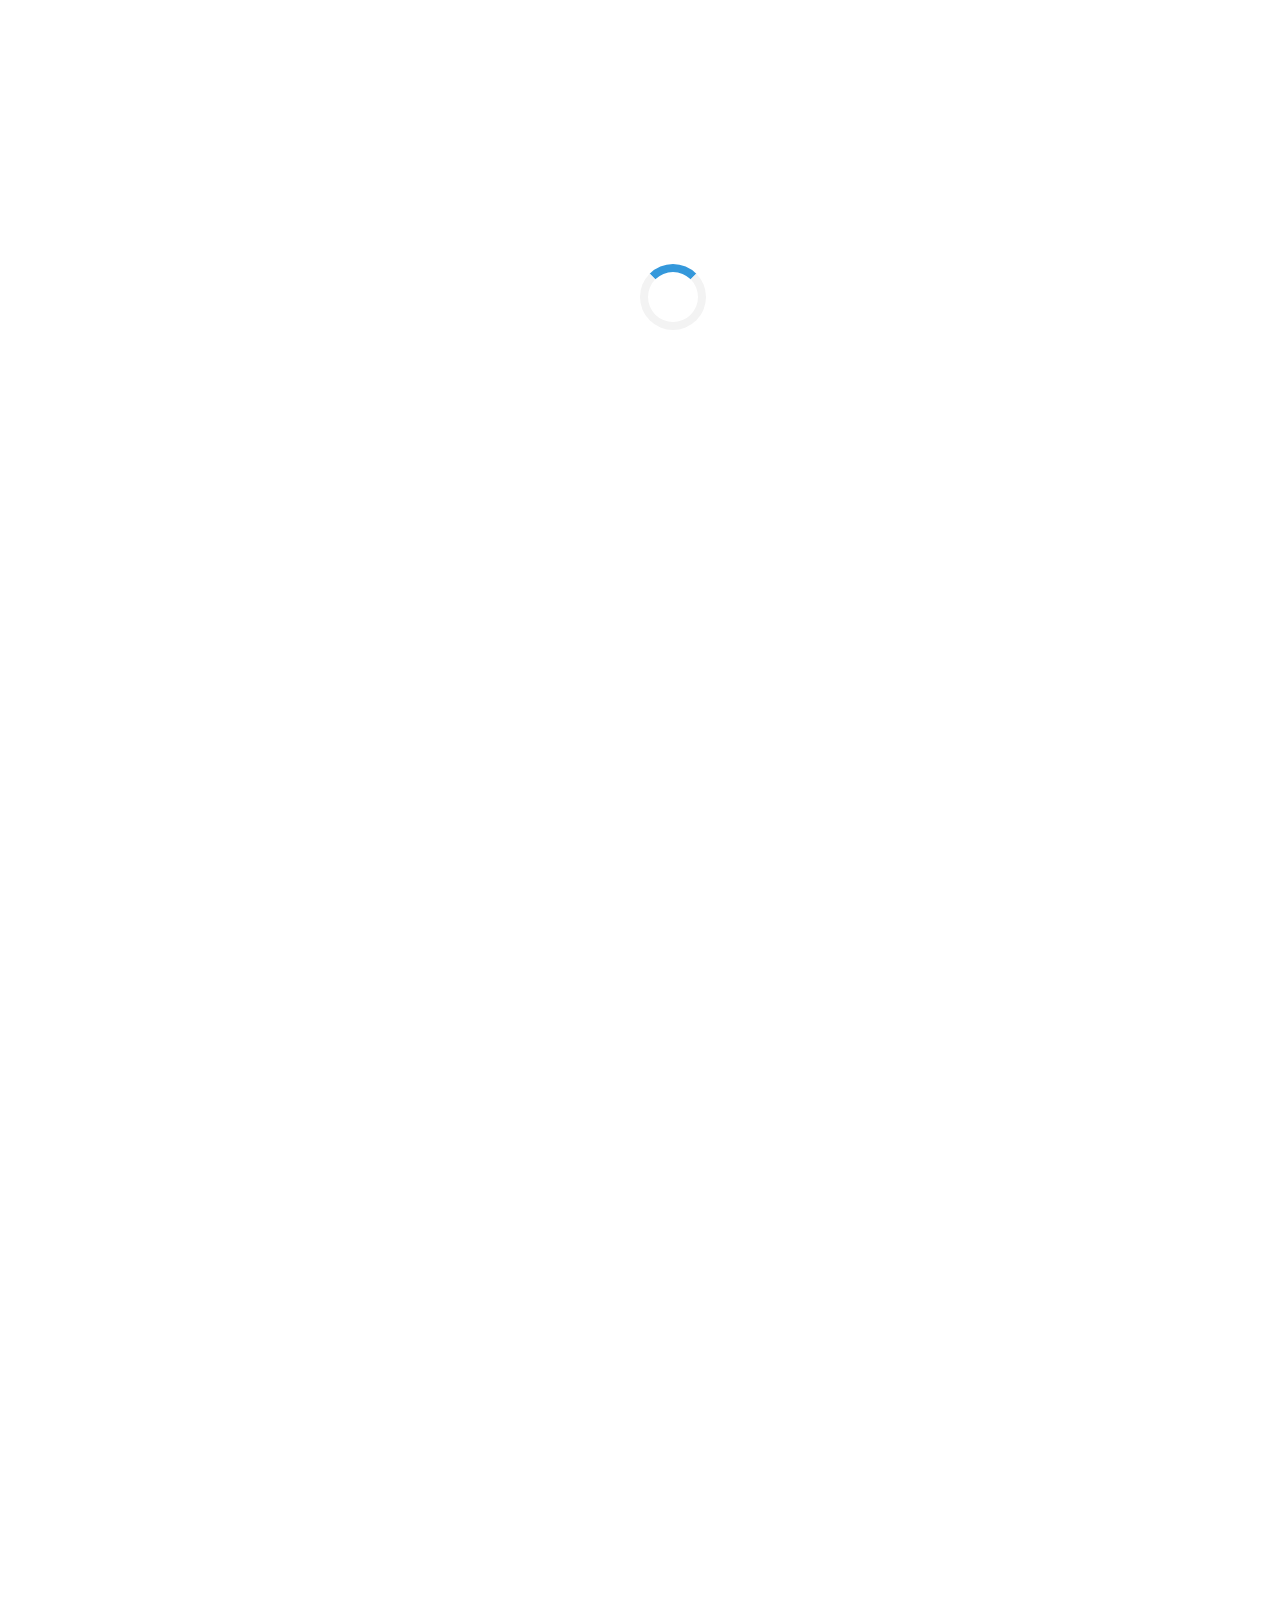
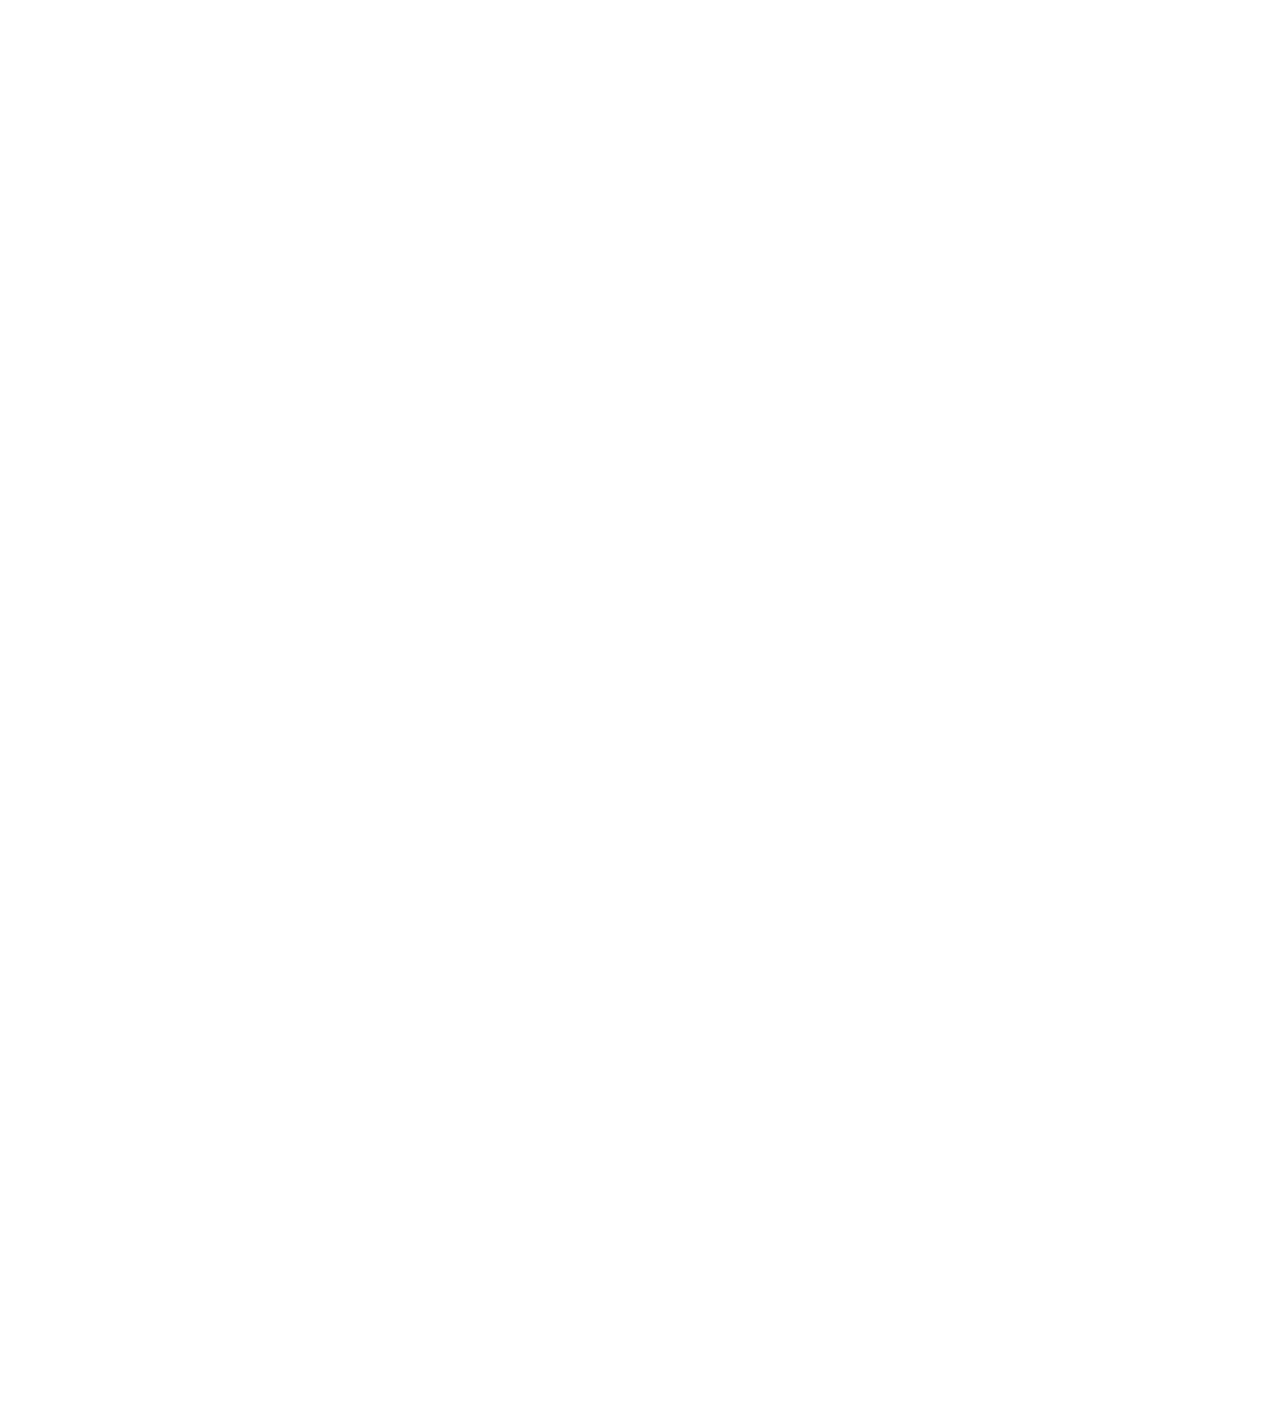
==== commit f34647cb: "création du loader" ====
--- a/index.html
+++ b/index.html
@@ -18,7 +18,8 @@
     <link rel="stylesheet" href="./scss/Style.css">
 </Head>
 
-<body>
+<body class="loading">
+    <div class="loader"></div>
     <div class="main-container">
             <header>
                 <div class="header">
--- a/scss/Style.css
+++ b/scss/Style.css
@@ -1 +1 @@
-.main-container{font-family:"roboto",sans-serif;position:absolute;left:0;width:100%;box-sizing:border-box}.header{display:flex;flex-direction:row;justify-content:center;align-items:center;padding:20px 0px 20px 0px;box-shadow:0px 5px 4px rgba(0,0,0,.2)}.header a{display:none}.location{display:flex;flex-direction:row;justify-content:center;align-items:center;margin-top:3px;gap:30px;background-color:#eaeaea;width:100%;box-shadow:0px 5px 4px rgba(0,0,0,.2)}.location a{display:block}.location a a:visited{color:#000}.location__ville-selection{border:none;font-size:1.8em;width:290px;background-color:#eaeaea;padding-top:10px;padding-bottom:10px}.intro{display:flex;flex-direction:column;justify-content:center;align-items:center;text-align:center;padding-top:30px;padding-bottom:100px;background-color:rgba(234,234,234,.5215686275)}.intro h1{font-size:5.5vw;width:60%;margin-bottom:0}.intro p{font-size:4vw;width:85%}.bouton{border-radius:35px;padding:20px 10px 20px 10px;background:linear-gradient(193.33deg, #9356DC -11.44%, #FF79DA 123.93%);width:40%;font-size:3vw;text-decoration:none;color:#fff;box-shadow:2px 3px 4px rgba(0,0,0,.15);z-index:1;position:relative}.bouton:hover::after{opacity:1}.bouton::after{content:"";position:absolute;border-radius:35px;top:0;bottom:0;right:0;left:0;opacity:0;z-index:-1;transition:opacity 250ms;background:linear-gradient(200.64deg, #be8dfa -5.2%, #FF79DA 140.74%),linear-gradient(0deg, rgba(255, 255, 255, 0.15), rgba(255, 255, 255, 0.15))}.filtres{display:flex;flex-direction:column;align-items:center;margin:20px}.boutons-filtres{display:flex;flex-direction:column;gap:30px;width:95%}.cards-bouton{display:flex;flex-direction:row;justify-content:center;position:relative}.cards-bouton__chiffre{position:relative;left:20px;bottom:-40px}.cards-bouton__fonctionnement-number{display:inline;background-color:#9356dc;border-radius:30px;color:#fff;padding:10px 15px 10px 15px}.cards-bouton__choix{display:flex;flex-direction:row;gap:30px;color:#000;text-decoration:none;font-size:3vw;align-items:center;padding:35px;background-color:#f6f6f6;border-radius:25px;width:85%;box-shadow:0px 5px 4px rgba(0,0,0,.2)}.espace-resto{display:flex;flex-direction:column;justify-content:center;padding:20px 20px 75px 20px;box-sizing:border-box;gap:20px;background-color:#f6f6f6}.resto-cards{display:flex;flex-direction:column;justify-content:center;box-sizing:border-box;gap:20px}.resto-cards__bouton-resto{display:flex;flex-direction:column;background-color:#fff;border-radius:20px}.resto-cards__bouton-resto--text-nouveau{display:inline;position:absolute;right:45px;background:#99e2d0;padding:10px;border-radius:2px;color:#008766;opacity:1;transition:opacity 400ms}.resto-cards__bouton-resto--text-nouveau:hover{opacity:0}.resto-cards__bouton-resto img{-o-object-fit:cover;object-fit:cover;width:100%;height:200px;border-top-left-radius:20px;border-top-right-radius:20px}.resto-cards__bouton-resto a{text-decoration:none}.resto-cards__bouton-resto--card-contenu{display:flex;flex-direction:row;justify-content:space-between;align-items:center;font-size:1em;color:#000;padding:0px 30px 10px 30px;height:80px}.resto-cards__bouton-resto--card-contenu>.favorie:hover>.fa-regular{opacity:0}.resto-cards__bouton-resto--card-contenu>.favorie:hover>.fa-solid{opacity:1}.resto-cards__bouton-resto--card-contenu-nouveau{display:flex;flex-direction:row;justify-content:space-between;align-items:center;font-size:1em;color:#000;padding:0px 30px 10px 30px;height:80px}.resto-cards__bouton-resto--card-contenu-nouveau>.favorie:hover>.fa-regular{opacity:0}.resto-cards__bouton-resto--card-contenu-nouveau>.favorie:hover>.fa-solid{opacity:1}.resto-cards__bouton-resto--card-contenu-nouveau h3,.resto-cards__bouton-resto--card-contenu-nouveau p{margin-top:9px;margin-bottom:9px}.fa-regular{position:relative;right:-45px;z-index:2;transition:opacity 300ms;transition-delay:100ms}.fa-solid.fa-heart{background:linear-gradient(193.33deg, #9356DC -11.44%, #FF79DA 123.93%);-webkit-background-clip:text;-webkit-text-fill-color:rgba(0,0,0,0);-moz-background-clip:text;-moz-text-fill-color:rgba(0,0,0,0);opacity:0;transition:opacity 300ms;position:relative;right:-9px;z-index:1}.fa-heart{font-size:xx-large}.footer{background-color:#353535;color:#fff;display:flex;flex-direction:column;gap:2px;padding:35px;font-size:18px;font-family:Arial,Helvetica,sans-serif}.footer__list{color:#fff;list-style-type:none;padding:0px}.footer__list a{text-decoration:none}.footer__list--liens-gras{font-weight:bolder}.footer__list a:visited{color:#fff}.footer__list i{padding-right:5px;width:25px;height:16px}.footer__list li{padding-top:9px}@media(min-width: 1440px){.header{box-shadow:none}.location{box-shadow:none}.intro{padding-bottom:35px}.intro h1{font-size:3vw;padding-bottom:15px;margin-top:0}.intro p{font-size:1.5vw;font-weight:300}.bouton{font-size:1.5vw;width:auto;padding-left:20px;padding-right:20px}.filtres{align-items:center;padding-bottom:35px}.filtres h1{width:68%}.boutons-filtres{display:flex;justify-content:center;flex-direction:row}.cards-bouton__choix{font-size:16px;font-weight:bold}.cards-bouton__fonctionnement-number{padding:5px 10px 5px 10px}.espace-resto{align-items:center}.espace-resto h2{width:78%}.resto-cards{display:flex;flex-direction:row;flex-wrap:wrap;gap:40px}.resto-cards__bouton-resto{width:40%}.resto-cards__bouton-resto--text-nouveau{display:inline;position:relative;right:-78%;top:-55%}.resto-cards__bouton-resto--card-contenu-nouveau{margin-top:-15px}.resto-cards__bouton-resto--card-contenu{margin-top:-15px}.footer{flex-direction:row-reverse;justify-content:flex-start;align-items:center;gap:50px}.footer li{display:inline;padding-left:15px}}+.main-container{font-family:"roboto",sans-serif;position:absolute;box-sizing:border-box;content:"";top:0;left:0;width:100%;height:100%;z-index:1;background-color:#fff;animation:showContent .1s ease-out forwards;animation-delay:1.9s;opacity:0}@keyframes showContent{0%{opacity:0}100%{opacity:1}}@keyframes spin{0%{transform:rotate(0deg)}100%{transform:rotate(360deg)}}body.loading .loader{display:block}.loader{position:fixed;left:50%;border:8px solid #f3f3f3;border-radius:50%;border-top:8px solid #3498db;width:50px;height:50px;animation:spin 1s linear infinite;margin:20% auto;display:none}.header{display:flex;flex-direction:row;justify-content:center;align-items:center;padding:20px 0px 20px 0px;box-shadow:0px 5px 4px rgba(0,0,0,.2)}.header a{display:none}.location{display:flex;flex-direction:row;justify-content:center;align-items:center;margin-top:3px;gap:30px;background-color:#eaeaea;width:100%;box-shadow:0px 5px 4px rgba(0,0,0,.2)}.location a{display:block}.location a a:visited{color:#000}.location__ville-selection{border:none;font-size:1.8em;width:290px;background-color:#eaeaea;padding-top:10px;padding-bottom:10px}.intro{display:flex;flex-direction:column;justify-content:center;align-items:center;text-align:center;padding-top:30px;padding-bottom:100px;background-color:rgba(234,234,234,.5215686275)}.intro h1{font-size:5.5vw;width:60%;margin-bottom:0}.intro p{font-size:4vw;width:85%}.bouton{border-radius:35px;padding:20px 10px 20px 10px;background:linear-gradient(193.33deg, #9356DC -11.44%, #FF79DA 123.93%);width:40%;font-size:3vw;text-decoration:none;color:#fff;box-shadow:2px 3px 4px rgba(0,0,0,.15);z-index:1;position:relative}.bouton:hover::after{opacity:1}.bouton::after{content:"";position:absolute;border-radius:35px;top:0;bottom:0;right:0;left:0;opacity:0;z-index:-1;transition:opacity 250ms;background:linear-gradient(200.64deg, #be8dfa -5.2%, #FF79DA 140.74%),linear-gradient(0deg, rgba(255, 255, 255, 0.15), rgba(255, 255, 255, 0.15))}.filtres{display:flex;flex-direction:column;align-items:center;margin:20px}.boutons-filtres{display:flex;flex-direction:column;gap:30px;width:95%}.cards-bouton{display:flex;flex-direction:row;justify-content:center;position:relative}.cards-bouton__chiffre{position:relative;left:20px;bottom:-40px}.cards-bouton__fonctionnement-number{display:inline;background-color:#9356dc;border-radius:30px;color:#fff;padding:10px 15px 10px 15px}.cards-bouton__choix{display:flex;flex-direction:row;gap:30px;color:#000;text-decoration:none;font-size:3vw;align-items:center;padding:35px;background-color:#f6f6f6;border-radius:25px;width:85%;box-shadow:0px 5px 4px rgba(0,0,0,.2)}.espace-resto{display:flex;flex-direction:column;justify-content:center;padding:20px 20px 75px 20px;box-sizing:border-box;gap:20px;background-color:#f6f6f6}.resto-cards{display:flex;flex-direction:column;justify-content:center;box-sizing:border-box;gap:20px}.resto-cards__bouton-resto{display:flex;flex-direction:column;background-color:#fff;border-radius:20px}.resto-cards__bouton-resto--text-nouveau{display:inline;position:absolute;right:45px;background:#99e2d0;padding:10px;border-radius:2px;color:#008766;opacity:1;transition:opacity 400ms}.resto-cards__bouton-resto--text-nouveau:hover{opacity:0}.resto-cards__bouton-resto img{-o-object-fit:cover;object-fit:cover;width:100%;height:200px;border-top-left-radius:20px;border-top-right-radius:20px}.resto-cards__bouton-resto a{text-decoration:none}.resto-cards__bouton-resto--card-contenu{display:flex;flex-direction:row;justify-content:space-between;align-items:center;font-size:1em;color:#000;padding:0px 30px 10px 30px;height:80px}.resto-cards__bouton-resto--card-contenu>.favorie:hover>.fa-regular{opacity:0}.resto-cards__bouton-resto--card-contenu>.favorie:hover>.fa-solid{opacity:1}.resto-cards__bouton-resto--card-contenu-nouveau{display:flex;flex-direction:row;justify-content:space-between;align-items:center;font-size:1em;color:#000;padding:0px 30px 10px 30px;height:80px}.resto-cards__bouton-resto--card-contenu-nouveau>.favorie:hover>.fa-regular{opacity:0}.resto-cards__bouton-resto--card-contenu-nouveau>.favorie:hover>.fa-solid{opacity:1}.resto-cards__bouton-resto--card-contenu-nouveau h3,.resto-cards__bouton-resto--card-contenu-nouveau p{margin-top:9px;margin-bottom:9px}.fa-regular{position:relative;right:-45px;z-index:2;transition:opacity 300ms;transition-delay:100ms}.fa-solid.fa-heart{background:linear-gradient(193.33deg, #9356DC -11.44%, #FF79DA 123.93%);-webkit-background-clip:text;-webkit-text-fill-color:rgba(0,0,0,0);-moz-background-clip:text;-moz-text-fill-color:rgba(0,0,0,0);opacity:0;transition:opacity 300ms;position:relative;right:-9px;z-index:1}.fa-heart{font-size:xx-large}.footer{background-color:#353535;color:#fff;display:flex;flex-direction:column;gap:2px;padding:35px;font-size:18px;font-family:Arial,Helvetica,sans-serif}.footer__list{color:#fff;list-style-type:none;padding:0px}.footer__list a{text-decoration:none}.footer__list--liens-gras{font-weight:bolder}.footer__list a:visited{color:#fff}.footer__list i{padding-right:5px;width:25px;height:16px}.footer__list li{padding-top:9px}@media(min-width: 1440px){.header{box-shadow:none}.location{box-shadow:none}.intro{padding-bottom:35px}.intro h1{font-size:3vw;padding-bottom:15px;margin-top:0}.intro p{font-size:1.5vw;font-weight:300}.bouton{font-size:1.5vw;width:auto;padding-left:20px;padding-right:20px}.filtres{align-items:center;padding-bottom:35px}.filtres h1{width:68%}.boutons-filtres{display:flex;justify-content:center;flex-direction:row}.cards-bouton__choix{font-size:16px;font-weight:bold}.cards-bouton__fonctionnement-number{padding:5px 10px 5px 10px}.espace-resto{align-items:center}.espace-resto h2{width:78%}.resto-cards{display:flex;flex-direction:row;flex-wrap:wrap;gap:40px}.resto-cards__bouton-resto{width:40%}.resto-cards__bouton-resto--text-nouveau{display:inline;position:relative;right:-78%;top:-55%}.resto-cards__bouton-resto--card-contenu-nouveau{margin-top:-15px}.resto-cards__bouton-resto--card-contenu{margin-top:-15px}.footer{flex-direction:row-reverse;justify-content:flex-start;align-items:center;gap:50px}.footer li{display:inline;padding-left:15px}}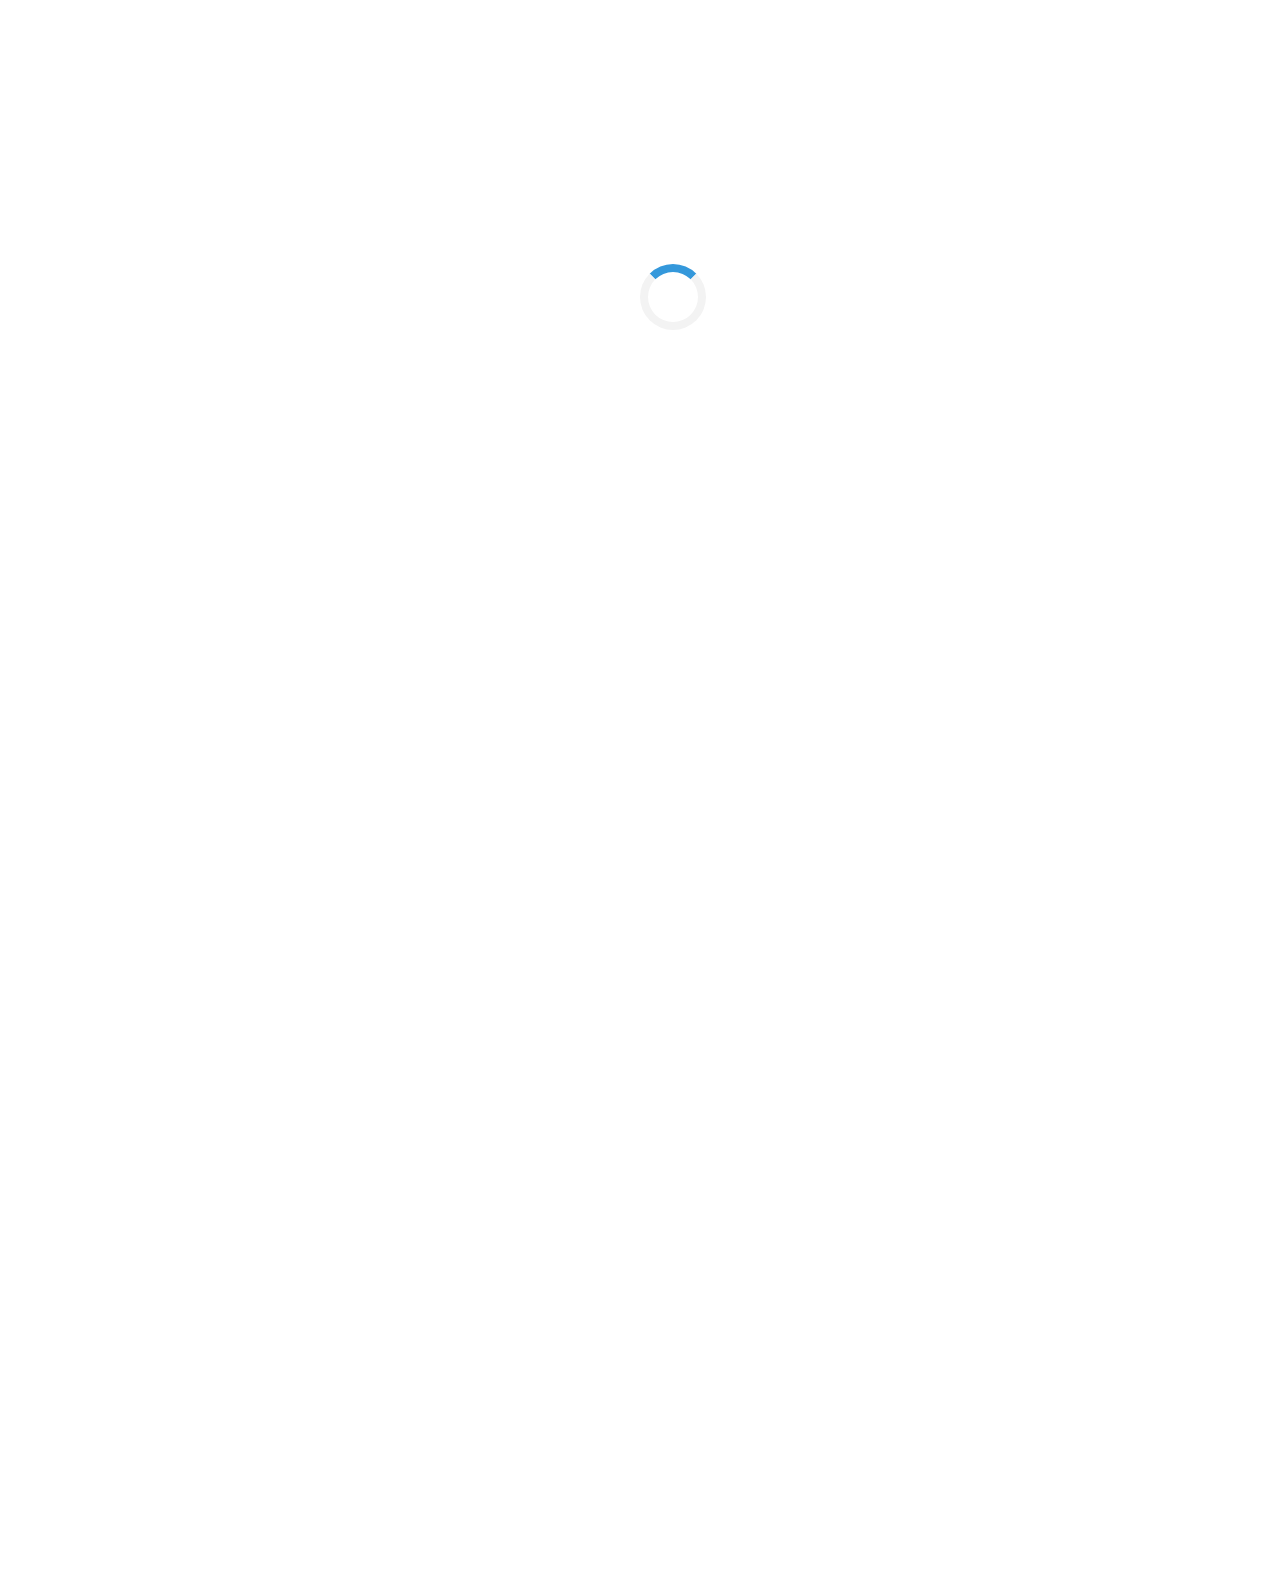
==== commit d6f7fa8a: "correction de la page d'accueil" ====
--- a/index.html
+++ b/index.html
@@ -141,7 +141,7 @@
                     <li class="footer__list--liens-gras"><a href=""><i class="fa-solid fa-utensils" style="color: #ffffff;"></i>Proposez un restorant</a></li>
                     <li class="footer__list--liens-gras"><a href="" class="liens-gras"><i class="fa-solid fa-handshake-angle" style="color: #ffffff;"></i>Devenir partenaire</a></li>
                     <li><a href="">Mentions légales</a></li>
-                    <li><a href="">Contact</a></li>
+                    <li><a class="footer__list--nav-link" href="mailto:contact@nemaides.fr">Contact</a></li>
                 </ul>
             </div>
         </section>
--- a/scss/Style.css
+++ b/scss/Style.css
@@ -1 +1 @@
-.main-container{font-family:"roboto",sans-serif;position:absolute;box-sizing:border-box;content:"";top:0;left:0;width:100%;height:100%;z-index:1;background-color:#fff;animation:showContent .1s ease-out forwards;animation-delay:1.9s;opacity:0}@keyframes showContent{0%{opacity:0}100%{opacity:1}}@keyframes spin{0%{transform:rotate(0deg)}100%{transform:rotate(360deg)}}body.loading .loader{display:block}.loader{position:fixed;left:50%;border:8px solid #f3f3f3;border-radius:50%;border-top:8px solid #3498db;width:50px;height:50px;animation:spin 1s linear infinite;margin:20% auto;display:none}.header{display:flex;flex-direction:row;justify-content:center;align-items:center;padding:20px 0px 20px 0px;box-shadow:0px 5px 4px rgba(0,0,0,.2)}.header a{display:none}.location{display:flex;flex-direction:row;justify-content:center;align-items:center;margin-top:3px;gap:30px;background-color:#eaeaea;width:100%;box-shadow:0px 5px 4px rgba(0,0,0,.2)}.location a{display:block}.location a a:visited{color:#000}.location__ville-selection{border:none;font-size:1.8em;width:290px;background-color:#eaeaea;padding-top:10px;padding-bottom:10px}.intro{display:flex;flex-direction:column;justify-content:center;align-items:center;text-align:center;padding-top:30px;padding-bottom:100px;background-color:rgba(234,234,234,.5215686275)}.intro h1{font-size:5.5vw;width:60%;margin-bottom:0}.intro p{font-size:4vw;width:85%}.bouton{border-radius:35px;padding:20px 10px 20px 10px;background:linear-gradient(193.33deg, #9356DC -11.44%, #FF79DA 123.93%);width:40%;font-size:3vw;text-decoration:none;color:#fff;box-shadow:2px 3px 4px rgba(0,0,0,.15);z-index:1;position:relative}.bouton:hover::after{opacity:1}.bouton::after{content:"";position:absolute;border-radius:35px;top:0;bottom:0;right:0;left:0;opacity:0;z-index:-1;transition:opacity 250ms;background:linear-gradient(200.64deg, #be8dfa -5.2%, #FF79DA 140.74%),linear-gradient(0deg, rgba(255, 255, 255, 0.15), rgba(255, 255, 255, 0.15))}.filtres{display:flex;flex-direction:column;align-items:center;margin:20px}.boutons-filtres{display:flex;flex-direction:column;gap:30px;width:95%}.cards-bouton{display:flex;flex-direction:row;justify-content:center;position:relative}.cards-bouton__chiffre{position:relative;left:20px;bottom:-40px}.cards-bouton__fonctionnement-number{display:inline;background-color:#9356dc;border-radius:30px;color:#fff;padding:10px 15px 10px 15px}.cards-bouton__choix{display:flex;flex-direction:row;gap:30px;color:#000;text-decoration:none;font-size:3vw;align-items:center;padding:35px;background-color:#f6f6f6;border-radius:25px;width:85%;box-shadow:0px 5px 4px rgba(0,0,0,.2)}.espace-resto{display:flex;flex-direction:column;justify-content:center;padding:20px 20px 75px 20px;box-sizing:border-box;gap:20px;background-color:#f6f6f6}.resto-cards{display:flex;flex-direction:column;justify-content:center;box-sizing:border-box;gap:20px}.resto-cards__bouton-resto{display:flex;flex-direction:column;background-color:#fff;border-radius:20px}.resto-cards__bouton-resto--text-nouveau{display:inline;position:absolute;right:45px;background:#99e2d0;padding:10px;border-radius:2px;color:#008766;opacity:1;transition:opacity 400ms}.resto-cards__bouton-resto--text-nouveau:hover{opacity:0}.resto-cards__bouton-resto img{-o-object-fit:cover;object-fit:cover;width:100%;height:200px;border-top-left-radius:20px;border-top-right-radius:20px}.resto-cards__bouton-resto a{text-decoration:none}.resto-cards__bouton-resto--card-contenu{display:flex;flex-direction:row;justify-content:space-between;align-items:center;font-size:1em;color:#000;padding:0px 30px 10px 30px;height:80px}.resto-cards__bouton-resto--card-contenu>.favorie:hover>.fa-regular{opacity:0}.resto-cards__bouton-resto--card-contenu>.favorie:hover>.fa-solid{opacity:1}.resto-cards__bouton-resto--card-contenu-nouveau{display:flex;flex-direction:row;justify-content:space-between;align-items:center;font-size:1em;color:#000;padding:0px 30px 10px 30px;height:80px}.resto-cards__bouton-resto--card-contenu-nouveau>.favorie:hover>.fa-regular{opacity:0}.resto-cards__bouton-resto--card-contenu-nouveau>.favorie:hover>.fa-solid{opacity:1}.resto-cards__bouton-resto--card-contenu-nouveau h3,.resto-cards__bouton-resto--card-contenu-nouveau p{margin-top:9px;margin-bottom:9px}.fa-regular{position:relative;right:-45px;z-index:2;transition:opacity 300ms;transition-delay:100ms}.fa-solid.fa-heart{background:linear-gradient(193.33deg, #9356DC -11.44%, #FF79DA 123.93%);-webkit-background-clip:text;-webkit-text-fill-color:rgba(0,0,0,0);-moz-background-clip:text;-moz-text-fill-color:rgba(0,0,0,0);opacity:0;transition:opacity 300ms;position:relative;right:-9px;z-index:1}.fa-heart{font-size:xx-large}.footer{background-color:#353535;color:#fff;display:flex;flex-direction:column;gap:2px;padding:35px;font-size:18px;font-family:Arial,Helvetica,sans-serif}.footer__list{color:#fff;list-style-type:none;padding:0px}.footer__list a{text-decoration:none}.footer__list--liens-gras{font-weight:bolder}.footer__list a:visited{color:#fff}.footer__list i{padding-right:5px;width:25px;height:16px}.footer__list li{padding-top:9px}@media(min-width: 1440px){.header{box-shadow:none}.location{box-shadow:none}.intro{padding-bottom:35px}.intro h1{font-size:3vw;padding-bottom:15px;margin-top:0}.intro p{font-size:1.5vw;font-weight:300}.bouton{font-size:1.5vw;width:auto;padding-left:20px;padding-right:20px}.filtres{align-items:center;padding-bottom:35px}.filtres h1{width:68%}.boutons-filtres{display:flex;justify-content:center;flex-direction:row}.cards-bouton__choix{font-size:16px;font-weight:bold}.cards-bouton__fonctionnement-number{padding:5px 10px 5px 10px}.espace-resto{align-items:center}.espace-resto h2{width:78%}.resto-cards{display:flex;flex-direction:row;flex-wrap:wrap;gap:40px}.resto-cards__bouton-resto{width:40%}.resto-cards__bouton-resto--text-nouveau{display:inline;position:relative;right:-78%;top:-55%}.resto-cards__bouton-resto--card-contenu-nouveau{margin-top:-15px}.resto-cards__bouton-resto--card-contenu{margin-top:-15px}.footer{flex-direction:row-reverse;justify-content:flex-start;align-items:center;gap:50px}.footer li{display:inline;padding-left:15px}}+.main-container{font-family:"roboto",sans-serif;position:absolute;box-sizing:border-box;content:"";top:0;left:0;width:100%;height:100%;z-index:1;background-color:#fff;animation:showContent .1s ease-out forwards;animation-delay:1.9s;opacity:0}@keyframes showContent{0%{opacity:0}100%{opacity:1}}@keyframes spin{0%{transform:rotate(0deg)}100%{transform:rotate(360deg)}}body.loading .loader{display:block}.loader{position:fixed;left:50%;border:8px solid #f3f3f3;border-radius:50%;border-top:8px solid #3498db;width:50px;height:50px;animation:spin 1s linear infinite;margin:20% auto;display:none}.header{display:flex;flex-direction:row;justify-content:center;align-items:center;padding:20px 0px 20px 0px;box-shadow:0px 5px 4px rgba(0,0,0,.2)}.header a{display:none}.header img{width:162px}.location{display:flex;flex-direction:row;justify-content:center;align-items:center;margin-top:3px;gap:15px;background-color:#eaeaea;width:100%;box-shadow:0px 5px 4px rgba(0,0,0,.2)}.location a{display:block}.location a a:visited{color:#000}.location__ville-selection{border:none;font-size:16px;width:109px;height:19px;background-color:#eaeaea;padding-top:10px;padding-bottom:10px}.intro{display:flex;flex-direction:column;justify-content:center;align-items:center;text-align:center;padding-top:15px;padding-bottom:75px;background-color:rgba(234,234,234,.5215686275)}.intro h1{font-size:1.5em;font-weight:700;line-height:28.13px;width:275px;margin-bottom:0}.intro p{font-size:1.125em;font-weight:300;width:315px;margin-bottom:25px}.bouton{border-radius:35px;padding:20px 10px 20px 10px;background:linear-gradient(193.33deg, #9356DC -11.44%, #FF79DA 123.93%);width:218px;font-size:16px;text-decoration:none;color:#fff;box-shadow:2px 3px 4px rgba(0,0,0,.15);z-index:1;position:relative}.bouton:hover::after{opacity:1}.bouton::after{content:"";position:absolute;border-radius:35px;top:0;bottom:0;right:0;left:0;opacity:0;z-index:-1;transition:opacity 250ms;background:linear-gradient(200.64deg, #be8dfa -5.2%, #FF79DA 140.74%),linear-gradient(0deg, rgba(255, 255, 255, 0.15), rgba(255, 255, 255, 0.15))}.filtres{display:flex;flex-direction:column;align-items:flex-start;margin:20px}.boutons-filtres{display:flex;flex-direction:column;gap:15px;width:100%}.cards-bouton{display:flex;flex-direction:column;justify-content:center;position:relative;margin-left:20px;margin-right:20px}.cards-bouton__chiffre{position:relative;left:-19px;bottom:-56px}.cards-bouton__fonctionnement-number{display:inline;background-color:#9356dc;border-radius:30px;color:#fff;padding:8px 12px 8px 12px}.cards-bouton__choix{display:flex;flex-direction:row;gap:15px;color:#000;text-decoration:none;font-size:1em;align-items:center;padding:35px;background-color:#f6f6f6;border-radius:25px;box-shadow:0px 5px 4px rgba(0,0,0,.2)}.espace-resto{display:flex;flex-direction:column;justify-content:center;padding:20px 20px 75px 20px;box-sizing:border-box;gap:20px;background-color:#f6f6f6}.resto-cards{display:flex;flex-direction:column;justify-content:center;box-sizing:border-box;gap:20px}.resto-cards__bouton-resto{display:flex;flex-direction:column;background-color:#fff;border-radius:20px}.resto-cards__bouton-resto--text-nouveau{display:inline;position:absolute;right:45px;background:#99e2d0;padding:10px;border-radius:2px;color:#008766;opacity:1;transition:opacity 400ms}.resto-cards__bouton-resto--text-nouveau:hover{opacity:0}.resto-cards__bouton-resto img{-o-object-fit:cover;object-fit:cover;width:100%;height:200px;border-top-left-radius:20px;border-top-right-radius:20px}.resto-cards__bouton-resto a{text-decoration:none}.resto-cards__bouton-resto--card-contenu{display:flex;flex-direction:row;justify-content:space-between;align-items:center;font-size:1em;color:#000;padding:0px 30px 10px 30px;height:80px}.resto-cards__bouton-resto--card-contenu>.favorie:hover>.fa-regular{opacity:0}.resto-cards__bouton-resto--card-contenu>.favorie:hover>.fa-solid{opacity:1}.resto-cards__bouton-resto--card-contenu-nouveau{display:flex;flex-direction:row;justify-content:space-between;align-items:center;font-size:1em;color:#000;padding:0px 30px 10px 30px;height:80px}.resto-cards__bouton-resto--card-contenu-nouveau>.favorie:hover>.fa-regular{opacity:0}.resto-cards__bouton-resto--card-contenu-nouveau>.favorie:hover>.fa-solid{opacity:1}.resto-cards__bouton-resto--card-contenu-nouveau h3,.resto-cards__bouton-resto--card-contenu-nouveau p{margin-top:9px;margin-bottom:9px}.fa-regular{position:relative;right:-45px;z-index:2;transition:opacity 300ms;transition-delay:100ms}.fa-solid.fa-heart{background:linear-gradient(193.33deg, #9356DC -11.44%, #FF79DA 123.93%);-webkit-background-clip:text;-webkit-text-fill-color:rgba(0,0,0,0);-moz-background-clip:text;-moz-text-fill-color:rgba(0,0,0,0);opacity:0;transition:opacity 300ms;position:relative;right:-9px;z-index:1}.fa-heart{font-size:xx-large}.footer{background-color:#353535;color:#fff;display:flex;flex-direction:column;gap:2px;padding:35px;font-size:18px}.footer__list{color:#fff;list-style-type:none;padding:0px}.footer__list a{text-decoration:none}.footer__list--liens-gras{font-weight:bolder}.footer__list a:visited{color:#fff}.footer__list i{padding-right:5px;width:25px;height:16px}.footer__list li{padding-top:9px}.footer__list--nav-link{color:#fff}@media(min-width: 1000px){.header{box-shadow:none}.header img{width:200px}.location{box-shadow:none}.intro{padding-bottom:35px}.intro h1{font-size:2.5em;width:auto;margin-bottom:20px}.intro p{width:auto}.bouton{font-size:1.5vw;width:auto;padding-left:20px;padding-right:20px}.filtres{align-items:center;padding-bottom:35px}.filtres h1{width:68%}.boutons-filtres{display:flex;justify-content:center;flex-direction:row}.cards-bouton__choix{font-size:16px;font-weight:bold}.cards-bouton__fonctionnement-number{padding:5px 10px 5px 10px}.espace-resto{align-items:center}.espace-resto h2{width:78%}.resto-cards{display:flex;flex-direction:row;flex-wrap:wrap;gap:40px}.resto-cards__bouton-resto{width:40%}.resto-cards__bouton-resto--text-nouveau{display:inline;position:relative;right:-78%;top:-55%}.resto-cards__bouton-resto--card-contenu-nouveau{margin-top:-15px}.resto-cards__bouton-resto--card-contenu{margin-top:-15px}.footer{flex-direction:row-reverse;justify-content:flex-start;align-items:center;gap:50px}.footer li{display:inline;padding-left:15px}}